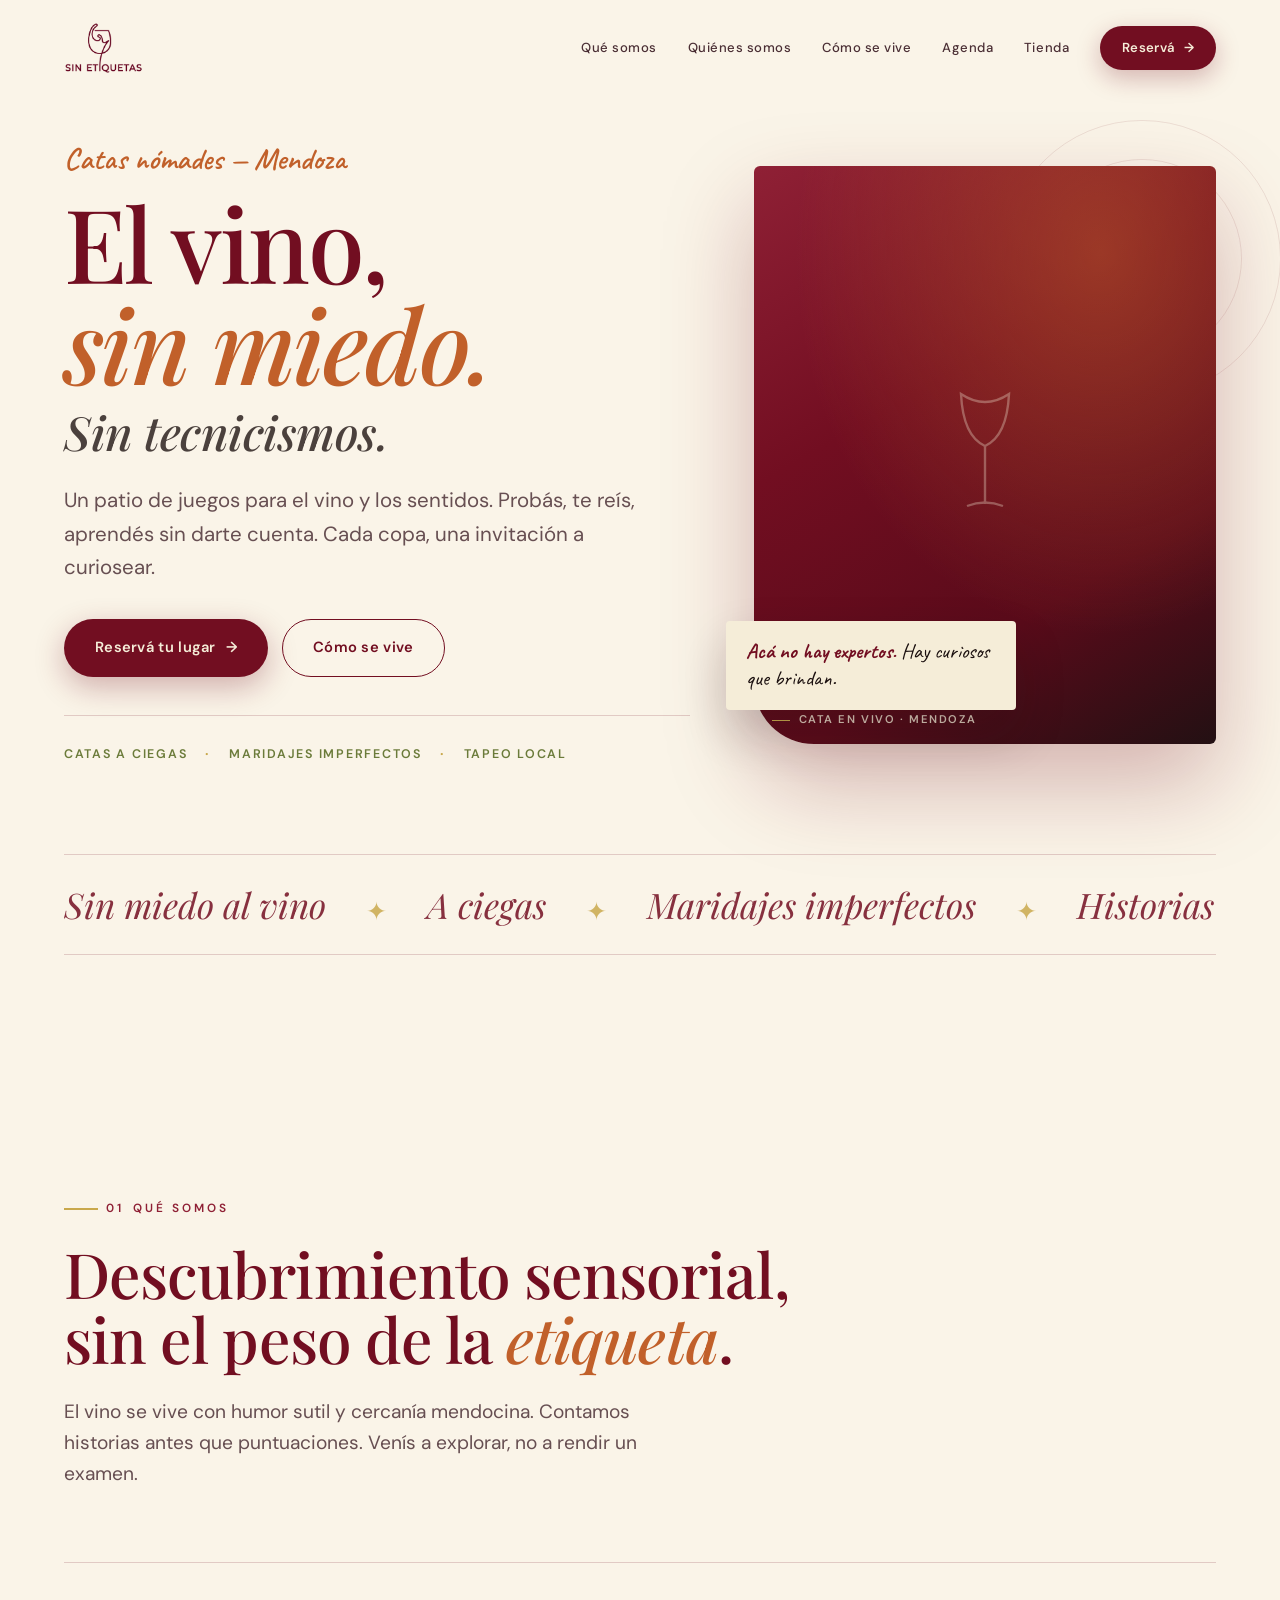
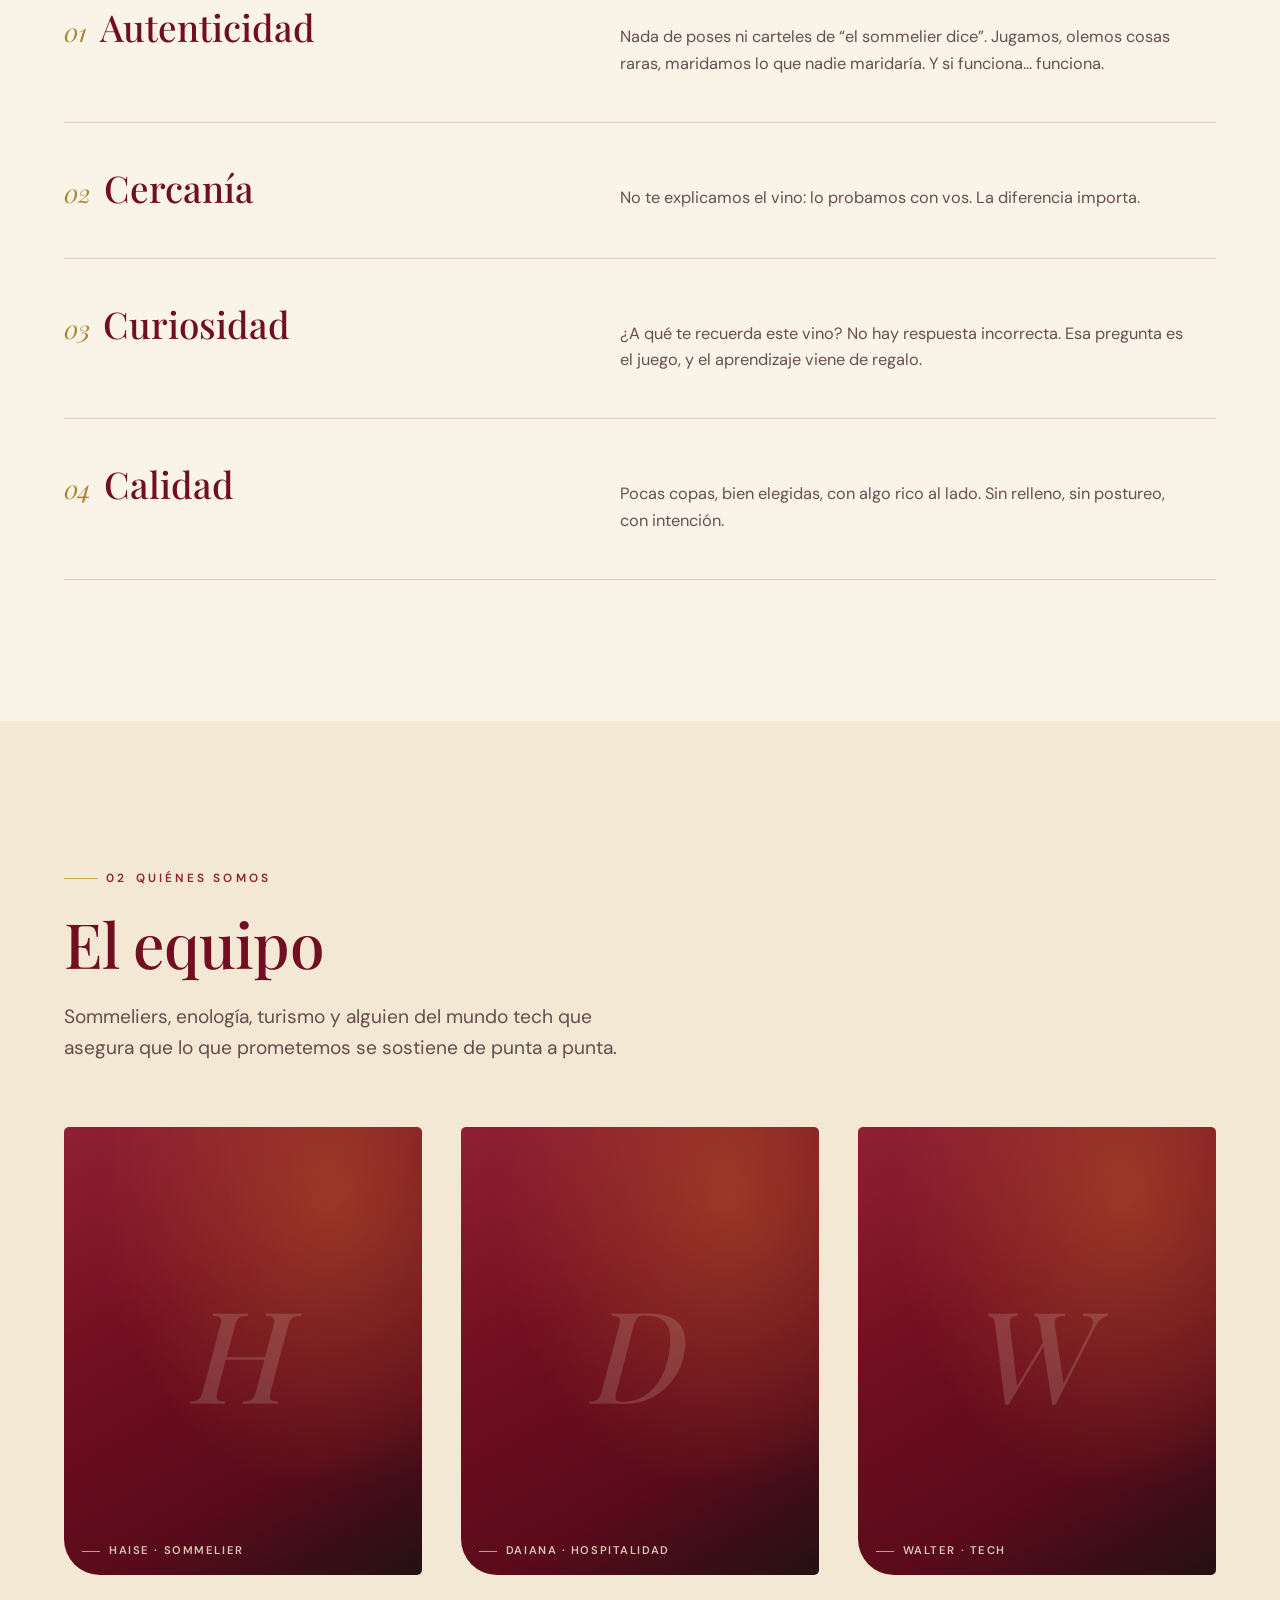
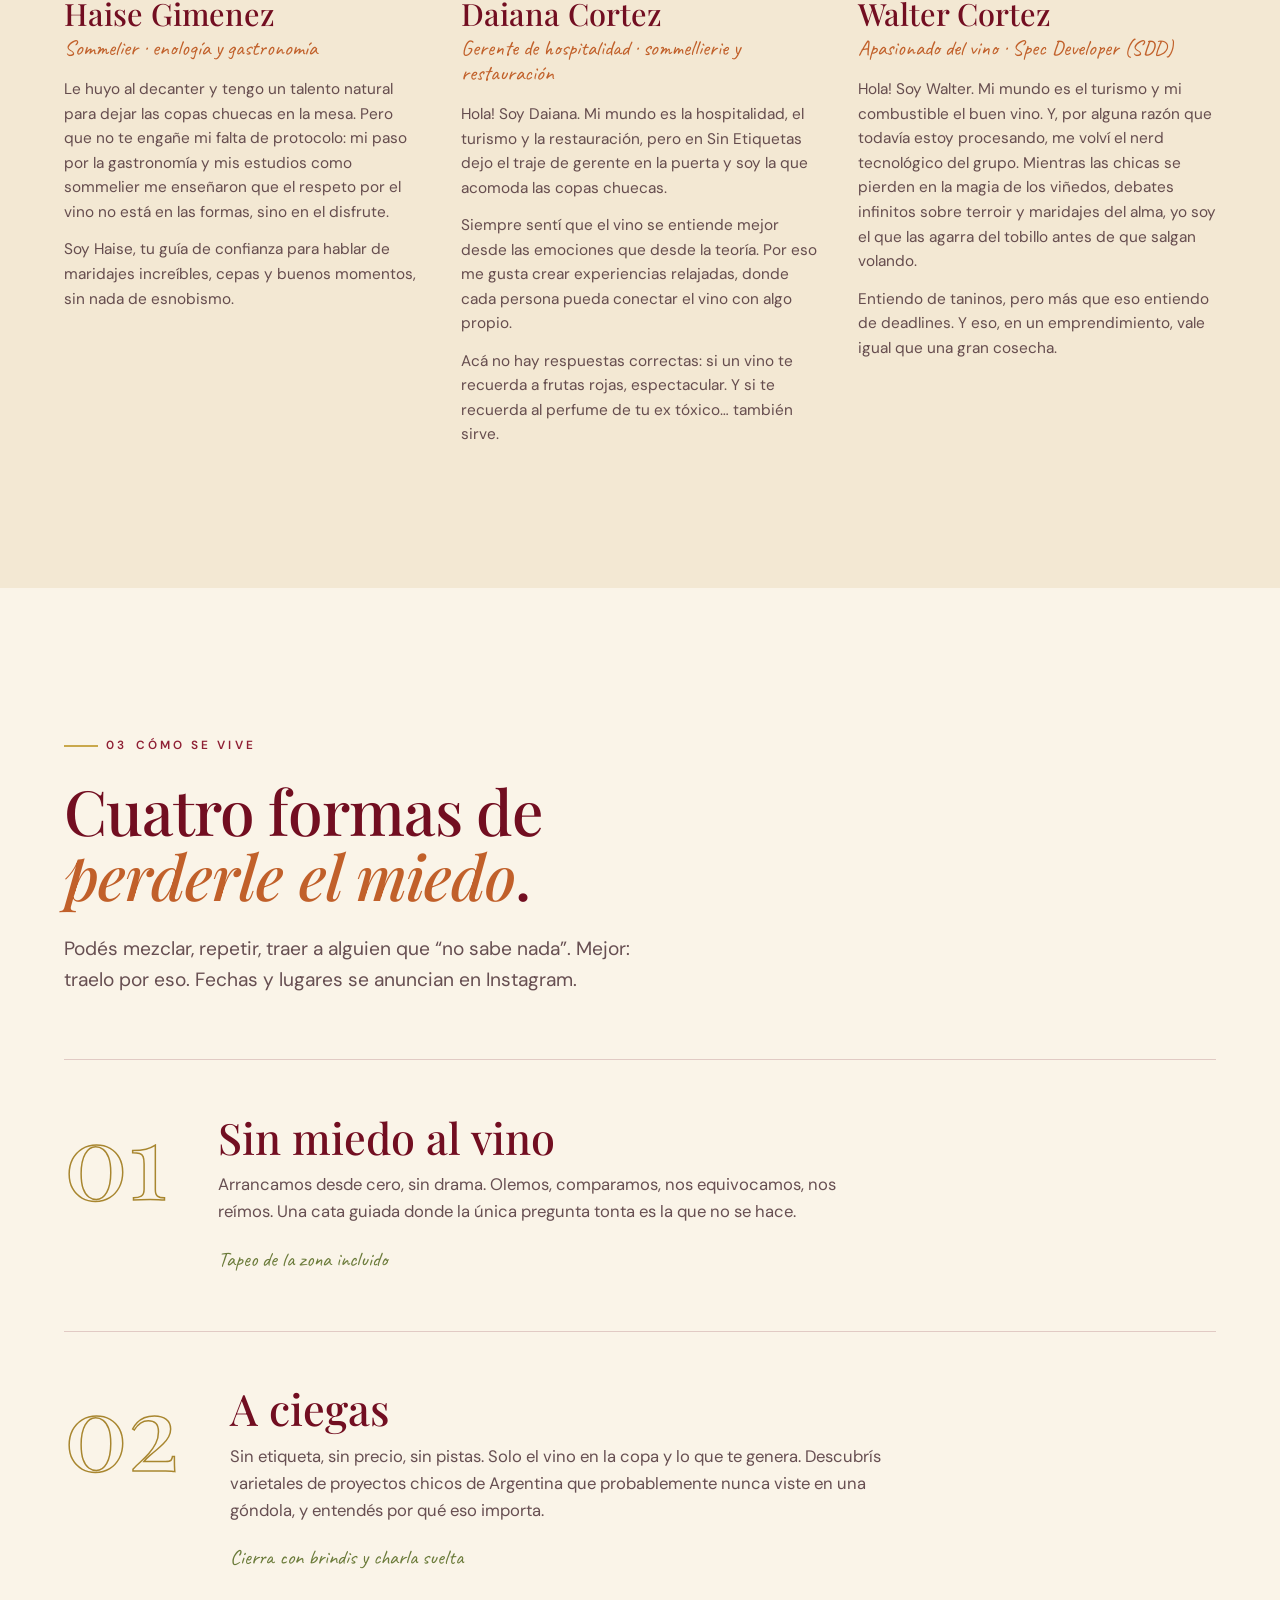
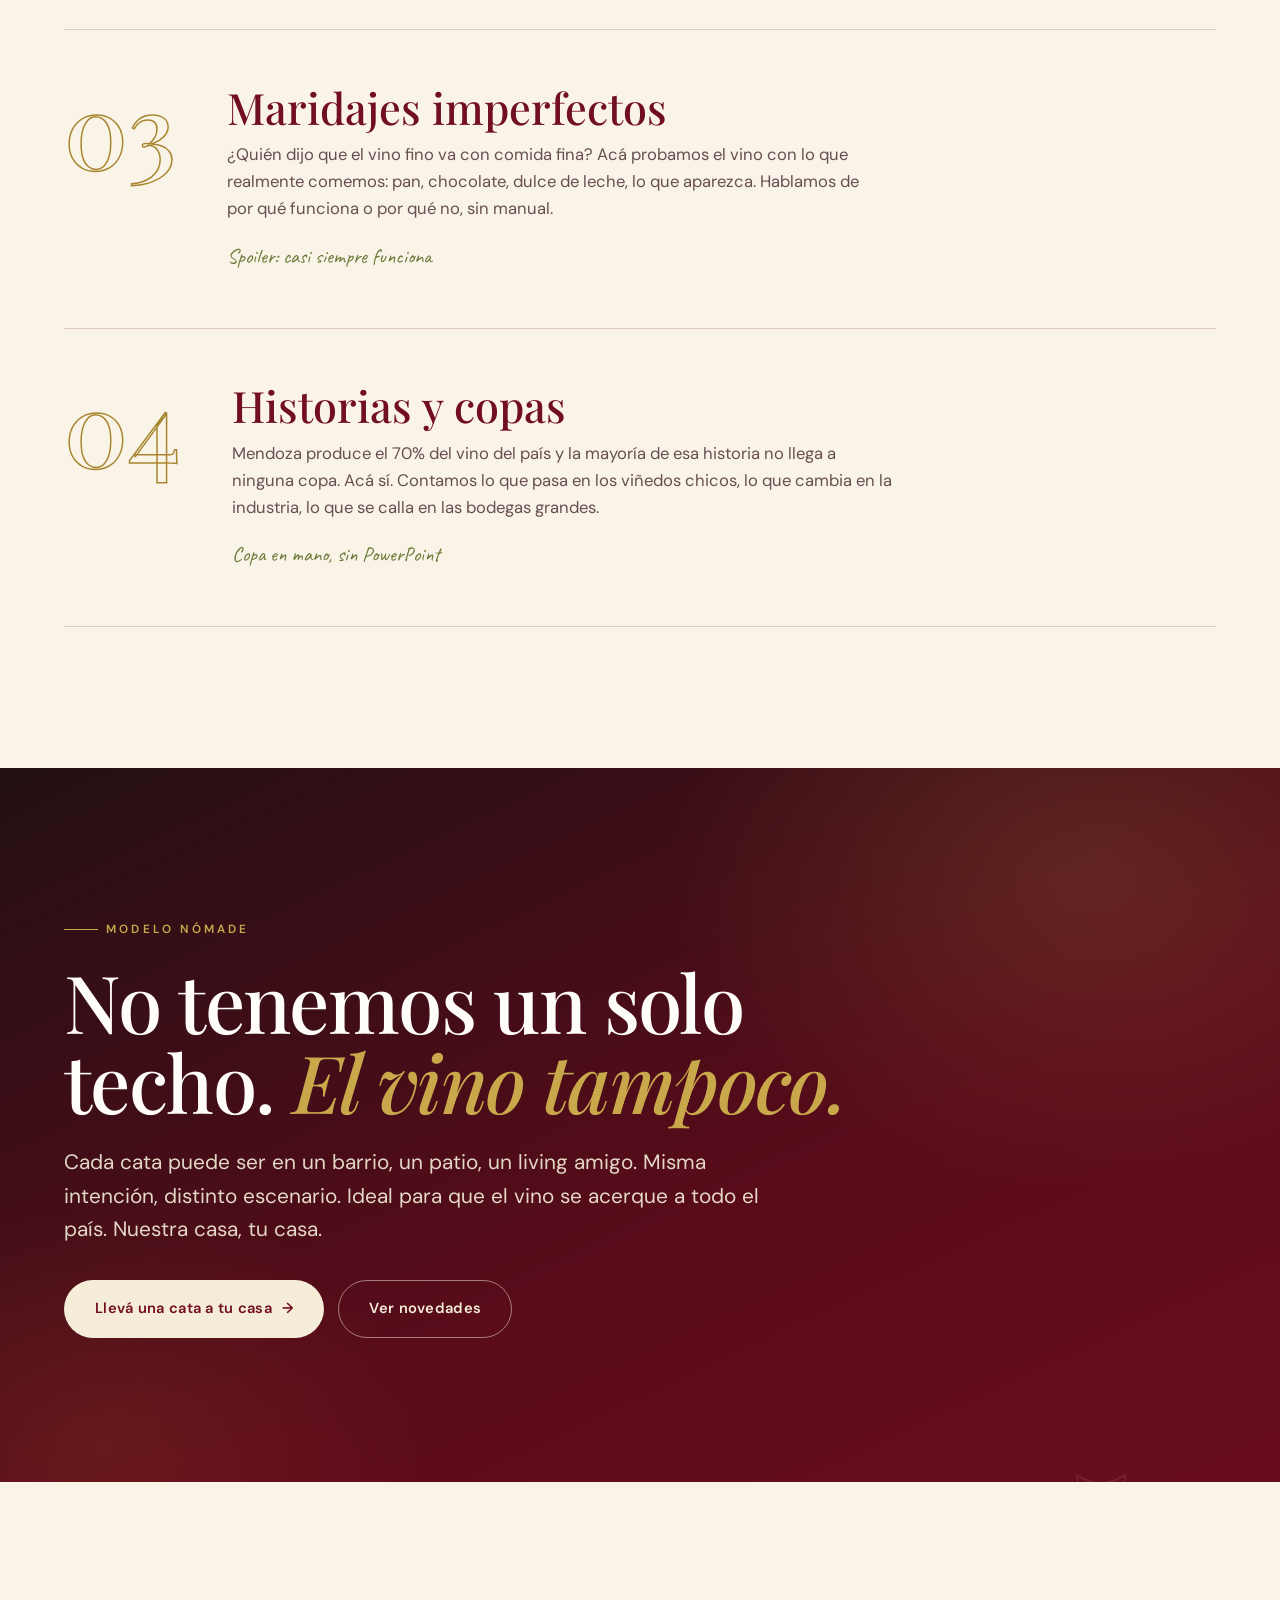
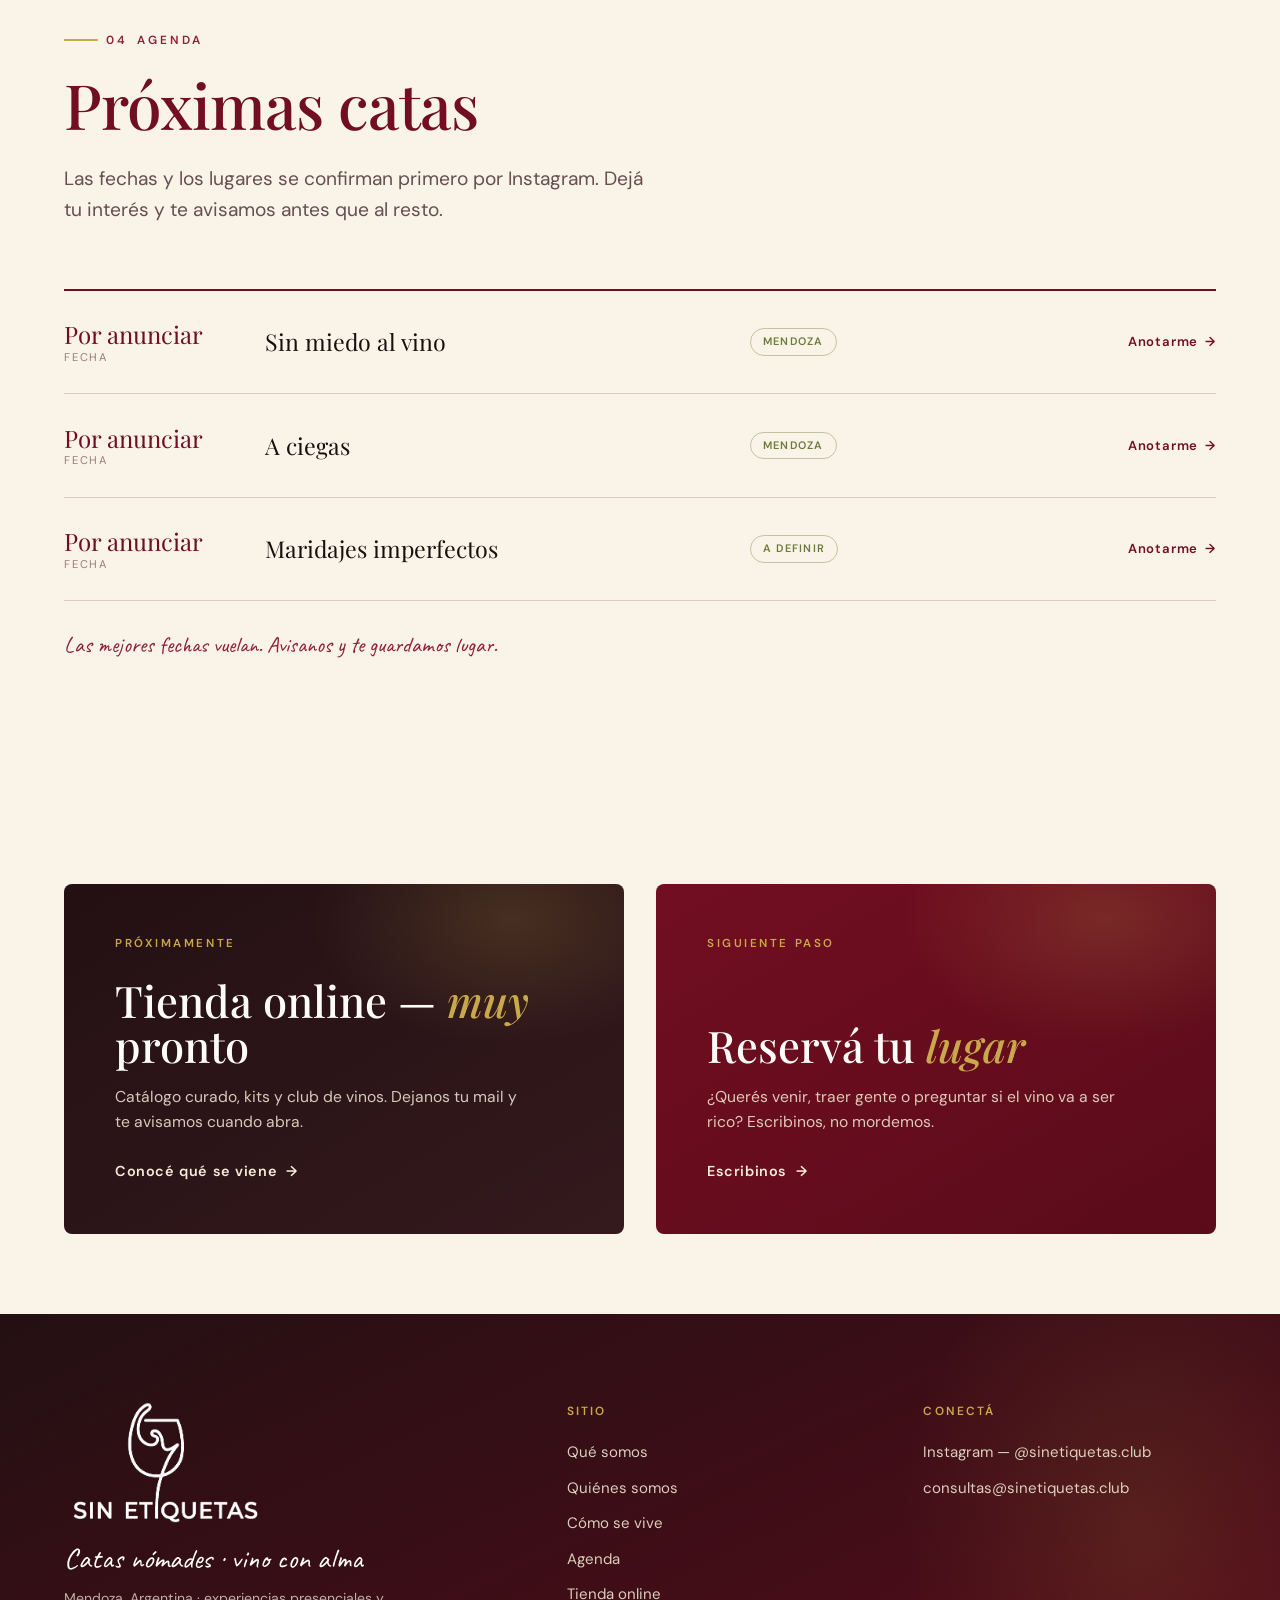
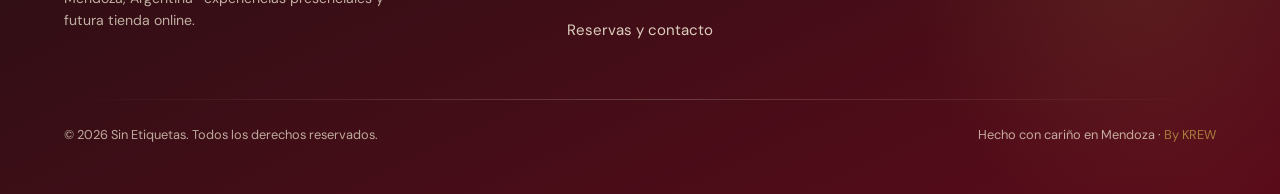
==== site/index.html @ 53059cd5 "Cambio de diseño Cambio de diseño" ====
<!DOCTYPE html>
<html lang="es-AR">
<head>
  <meta charset="UTF-8">
  <meta name="viewport" content="width=device-width, initial-scale=1.0, viewport-fit=cover">
  <meta name="color-scheme" content="light">
  <meta name="theme-color" content="#720E21">
  <meta name="msapplication-TileColor" content="#720E21">

  <title>Sin Etiquetas | Catas nómades en Mendoza — vino sin miedo</title>
  <meta name="description" content="Sin Etiquetas: catas nómades y experiencias de vino en Mendoza, sin tecnicismos ni vergüenza. Juegos sensoriales, maridajes imperfectos y tapeo local. Próxima tienda online. Seguinos en @sinetiquetas.club.">
  <meta name="keywords" content="Sin Etiquetas, cata de vinos Mendoza, catas nómades, vino argentino, experiencia de vino, enoturismo Mendoza, vino sin miedo, maridaje, tapeo Mendoza">
  <meta name="author" content="Sin Etiquetas">
  <meta name="robots" content="index, follow, max-image-preview:large, max-snippet:-1, max-video-preview:-1">
  <meta name="geo.region" content="AR-M">
  <meta name="geo.placename" content="Mendoza">
  <meta name="ICBM" content="-32.8895,-68.8458">
  <meta name="language" content="Spanish">

  <link rel="canonical" href="https://sinetiquetas.club/">
  <link rel="alternate" hreflang="es-AR" href="https://sinetiquetas.club/">
  <link rel="alternate" hreflang="x-default" href="https://sinetiquetas.club/">

  <meta property="og:type" content="website">
  <meta property="og:site_name" content="Sin Etiquetas">
  <meta property="og:locale" content="es_AR">
  <meta property="og:title" content="Sin Etiquetas | Catas nómades en Mendoza — vino sin miedo">
  <meta property="og:description" content="Catas nómades y experiencias de vino en Mendoza: sin tecnicismos, con humor mendocino. Juegos, aromas, maridajes imperfectos y tapeo local.">
  <meta property="og:url" content="https://sinetiquetas.club/">
  <meta property="og:image" content="https://sinetiquetas.club/assets/logo-borravino.png">
  <meta property="og:image:type" content="image/png">
  <meta property="og:image:alt" content="Logo Sin Etiquetas — vino y experiencias en Mendoza">

  <meta name="twitter:card" content="summary_large_image">
  <meta name="twitter:title" content="Sin Etiquetas | Catas nómades en Mendoza">
  <meta name="twitter:description" content="Vino sin miedo: catas nómades, juegos sensoriales y tapeo en Mendoza. @sinetiquetas.club">
  <meta name="twitter:image" content="https://sinetiquetas.club/assets/logo-borravino.png">

  <link rel="icon" href="assets/logo-borravino.png" type="image/png" sizes="any">
  <link rel="apple-touch-icon" href="assets/logo-borravino.png">

  <script type="application/ld+json">
  {
    "@context": "https://schema.org",
    "@graph": [
      {
        "@type": "Organization",
        "@id": "https://sinetiquetas.club/#organization",
        "name": "Sin Etiquetas",
        "url": "https://sinetiquetas.club/",
        "logo": { "@type": "ImageObject", "url": "https://sinetiquetas.club/assets/logo-borravino.png" },
        "description": "Experiencias de vino nómades en Mendoza: catas accesibles, juegos sensoriales y tapeo local, sin tecnicismos.",
        "areaServed": { "@type": "Country", "name": "Argentina" },
        "address": { "@type": "PostalAddress", "addressRegion": "Mendoza", "addressCountry": "AR" },
        "sameAs": [ "https://www.instagram.com/sinetiquetas.club/" ]
      },
      {
        "@type": "WebSite",
        "@id": "https://sinetiquetas.club/#website",
        "url": "https://sinetiquetas.club/",
        "name": "Sin Etiquetas",
        "description": "Catas nómades en Mendoza — vino sin miedo. Próximamente tienda online.",
        "publisher": { "@id": "https://sinetiquetas.club/#organization" },
        "inLanguage": "es-AR"
      }
    ]
  }
  </script>

  <link rel="preconnect" href="https://fonts.googleapis.com">
  <link rel="preconnect" href="https://fonts.gstatic.com" crossorigin>
  <link href="https://fonts.googleapis.com/css2?family=Caveat:wght@500;600;700&family=DM+Sans:ital,opsz,wght@0,9..40,300..700;1,9..40,400..600&family=Playfair+Display:ital,wght@0,400;0,500;0,600;1,400;1,500&display=swap" rel="stylesheet">
  <link rel="stylesheet" href="css/styles.css">
</head>
<body>
  <a class="skip-link" href="#main">Ir al contenido</a>

  <svg class="svg-defs" aria-hidden="true" focusable="false">
    <symbol id="glass" viewBox="0 0 100 150">
      <path d="M26 14 Q50 30 74 14 Q72 56 50 66 Q28 56 26 14 Z"/>
      <path d="M50 66 L50 124"/>
      <path d="M32 126 Q50 119 68 126"/>
    </symbol>
  </svg>

  <header class="nav" id="nav">
    <a class="nav__logo" href="index.html" aria-label="Sin Etiquetas — inicio">
      <img src="assets/logo-borravino.png" alt="Sin Etiquetas">
    </a>
    <button type="button" class="nav__toggle" id="navToggle" aria-label="Abrir menú" aria-expanded="false" aria-controls="navMenu">
      <svg width="26" height="26" viewBox="0 0 24 24" fill="none" stroke="currentColor" stroke-width="2" aria-hidden="true"><path d="M3 6h18M3 12h18M3 18h18"/></svg>
    </button>
    <nav class="nav__menu" id="navMenu" aria-label="Principal">
      <a class="nav__link" href="#propuesta">Qué somos</a>
      <a class="nav__link" href="#equipo">Quiénes somos</a>
      <a class="nav__link" href="#experiencias">Cómo se vive</a>
      <a class="nav__link" href="#agenda">Agenda</a>
      <a class="nav__link" href="tienda.html">Tienda</a>
      <a class="nav__cta" href="contacto.html">Reservá <span class="arrow" aria-hidden="true">→</span></a>
    </nav>
  </header>
  <div class="nav__scrim" id="navScrim" aria-hidden="true"></div>

  <main id="main">

    <!-- HERO -->
    <section class="hero" aria-labelledby="hero-title">
      <div class="wrap">
        <div class="hero__grid">
          <div class="hero__copy">
            <p class="hero__eyebrow">Catas nómades — Mendoza</p>
            <h1 class="hero__title" id="hero-title">El vino, <em>sin&nbsp;miedo.</em><span class="thin">Sin tecnicismos.</span></h1>
            <p class="hero__lead">Un patio de juegos para el vino y los sentidos. Probás, te reís, aprendés sin darte cuenta. Cada copa, una invitación a curiosear.</p>
            <div class="hero__cta">
              <a class="btn btn--primary" href="contacto.html">Reservá tu lugar <span class="arrow" aria-hidden="true">→</span></a>
              <a class="btn btn--ghost" href="#experiencias">Cómo se vive</a>
            </div>
            <div class="hero__ticker">
              <span>Catas a ciegas</span><span>Maridajes imperfectos</span><span>Tapeo local</span>
            </div>
          </div>

          <div class="hero__media">
            <div class="hero__rings" aria-hidden="true"><span></span><span></span><span></span></div>
            <div class="ph">
              <svg class="ph__glass" aria-hidden="true"><use href="#glass"/></svg>
              <span class="ph__cap">Cata en vivo · Mendoza</span>
            </div>
            <p class="hero__quote"><strong>Acá no hay expertos.</strong> Hay curiosos que brindan.</p>
          </div>
        </div>

        <div class="marquee" aria-hidden="true">
          <div class="marquee__track">
            <span>Sin miedo al vino</span><span>A ciegas</span><span>Maridajes imperfectos</span><span>Historias y copas</span><span>Nuestra casa, tu casa</span>
            <span>Sin miedo al vino</span><span>A ciegas</span><span>Maridajes imperfectos</span><span>Historias y copas</span><span>Nuestra casa, tu casa</span>
          </div>
        </div>
      </div>
    </section>

    <!-- QUÉ SOMOS -->
    <section class="section" id="propuesta" aria-labelledby="propuesta-title">
      <div class="wrap">
        <header class="sec-head reveal">
          <p class="sec-tag"><span>01</span> Qué somos</p>
          <h2 class="sec-title" id="propuesta-title">Descubrimiento sensorial, sin el peso de la <em>etiqueta</em>.</h2>
          <p class="sec-lead">El vino se vive con humor sutil y cercanía mendocina. Contamos historias antes que puntuaciones. Venís a explorar, no a rendir un examen.</p>
        </header>

        <div class="values reveal">
          <article class="value">
            <div class="value__head"><span class="value__num">01</span><h3 class="value__name">Autenticidad</h3></div>
            <p class="value__body">Nada de poses ni carteles de “el sommelier dice”. Jugamos, olemos cosas raras, maridamos lo que nadie maridaría. Y si funciona… funciona.</p>
          </article>
          <article class="value">
            <div class="value__head"><span class="value__num">02</span><h3 class="value__name">Cercanía</h3></div>
            <p class="value__body">No te explicamos el vino: lo probamos con vos. La diferencia importa.</p>
          </article>
          <article class="value">
            <div class="value__head"><span class="value__num">03</span><h3 class="value__name">Curiosidad</h3></div>
            <p class="value__body">¿A qué te recuerda este vino? No hay respuesta incorrecta. Esa pregunta es el juego, y el aprendizaje viene de regalo.</p>
          </article>
          <article class="value">
            <div class="value__head"><span class="value__num">04</span><h3 class="value__name">Calidad</h3></div>
            <p class="value__body">Pocas copas, bien elegidas, con algo rico al lado. Sin relleno, sin postureo, con intención.</p>
          </article>
        </div>
      </div>
    </section>

    <!-- EQUIPO -->
    <section class="section section--paper" id="equipo" aria-labelledby="equipo-title">
      <div class="wrap">
        <header class="sec-head reveal">
          <p class="sec-tag"><span>02</span> Quiénes somos</p>
          <h2 class="sec-title" id="equipo-title">El equipo</h2>
          <p class="sec-lead">Sommeliers, enología, turismo y alguien del mundo tech que asegura que lo que prometemos se sostiene de punta a punta.</p>
        </header>

        <div class="team">
          <article class="member reveal">
            <div class="ph member__portrait">
              <span class="ph__initial">H</span>
              <span class="ph__cap">Haise · sommelier</span>
            </div>
            <div>
              <h3 class="member__name">Haise Gimenez</h3>
              <p class="member__role">Sommelier · enología y gastronomía</p>
              <p class="member__bio">Le huyo al decanter y tengo un talento natural para dejar las copas chuecas en la mesa. Pero que no te engañe mi falta de protocolo: mi paso por la gastronomía y mis estudios como sommelier me enseñaron que el respeto por el vino no está en las formas, sino en el disfrute.</p>
              <p class="member__bio">Soy Haise, tu guía de confianza para hablar de maridajes increíbles, cepas y buenos momentos, sin nada de esnobismo.</p>
            </div>
          </article>

          <article class="member reveal" data-delay="1">
            <div class="ph member__portrait">
              <span class="ph__initial">D</span>
              <span class="ph__cap">Daiana · hospitalidad</span>
            </div>
            <div>
              <h3 class="member__name">Daiana Cortez</h3>
              <p class="member__role">Gerente de hospitalidad · sommellierie y restauración</p>
              <p class="member__bio">Hola! Soy Daiana. Mi mundo es la hospitalidad, el turismo y la restauración, pero en Sin Etiquetas dejo el traje de gerente en la puerta y soy la que acomoda las copas chuecas.</p>
              <p class="member__bio">Siempre sentí que el vino se entiende mejor desde las emociones que desde la teoría. Por eso me gusta crear experiencias relajadas, donde cada persona pueda conectar el vino con algo propio.</p>
              <p class="member__bio">Acá no hay respuestas correctas: si un vino te recuerda a frutas rojas, espectacular. Y si te recuerda al perfume de tu ex tóxico… también sirve.</p>
            </div>
          </article>

          <article class="member reveal" data-delay="2">
            <div class="ph member__portrait">
              <span class="ph__initial">W</span>
              <span class="ph__cap">Walter · tech</span>
            </div>
            <div>
              <h3 class="member__name">Walter Cortez</h3>
              <p class="member__role">Apasionado del vino · Spec Developer (SDD)</p>
              <p class="member__bio">Hola! Soy Walter. Mi mundo es el turismo y mi combustible el buen vino. Y, por alguna razón que todavía estoy procesando, me volví el nerd tecnológico del grupo. Mientras las chicas se pierden en la magia de los viñedos, debates infinitos sobre terroir y maridajes del alma, yo soy el que las agarra del tobillo antes de que salgan volando.</p>
              <p class="member__bio">Entiendo de taninos, pero más que eso entiendo de deadlines. Y eso, en un emprendimiento, vale igual que una gran cosecha.</p>
            </div>
          </article>
        </div>
      </div>
    </section>

    <!-- EXPERIENCIAS -->
    <section class="section" id="experiencias" aria-labelledby="exp-title">
      <div class="wrap">
        <header class="sec-head reveal">
          <p class="sec-tag"><span>03</span> Cómo se vive</p>
          <h2 class="sec-title" id="exp-title">Cuatro formas de <em>perderle el miedo</em>.</h2>
          <p class="sec-lead">Podés mezclar, repetir, traer a alguien que “no sabe nada”. Mejor: traelo por eso. Fechas y lugares se anuncian en Instagram.</p>
        </header>

        <div class="exps">
          <article class="exp reveal">
            <div class="exp__num">01</div>
            <div class="exp__main">
              <h3 class="exp__title">Sin miedo al vino</h3>
              <p class="exp__body">Arrancamos desde cero, sin drama. Olemos, comparamos, nos equivocamos, nos reímos. Una cata guiada donde la única pregunta tonta es la que no se hace.</p>
              <span class="exp__meta">Tapeo de la zona incluido</span>
            </div>
          </article>
          <article class="exp reveal">
            <div class="exp__num">02</div>
            <div class="exp__main">
              <h3 class="exp__title">A ciegas</h3>
              <p class="exp__body">Sin etiqueta, sin precio, sin pistas. Solo el vino en la copa y lo que te genera. Descubrís varietales de proyectos chicos de Argentina que probablemente nunca viste en una góndola, y entendés por qué eso importa.</p>
              <span class="exp__meta">Cierra con brindis y charla suelta</span>
            </div>
          </article>
          <article class="exp reveal">
            <div class="exp__num">03</div>
            <div class="exp__main">
              <h3 class="exp__title">Maridajes imperfectos</h3>
              <p class="exp__body">¿Quién dijo que el vino fino va con comida fina? Acá probamos el vino con lo que realmente comemos: pan, chocolate, dulce de leche, lo que aparezca. Hablamos de por qué funciona o por qué no, sin manual.</p>
              <span class="exp__meta">Spoiler: casi siempre funciona</span>
            </div>
          </article>
          <article class="exp reveal">
            <div class="exp__num">04</div>
            <div class="exp__main">
              <h3 class="exp__title">Historias y copas</h3>
              <p class="exp__body">Mendoza produce el 70% del vino del país y la mayoría de esa historia no llega a ninguna copa. Acá sí. Contamos lo que pasa en los viñedos chicos, lo que cambia en la industria, lo que se calla en las bodegas grandes.</p>
              <span class="exp__meta">Copa en mano, sin PowerPoint</span>
            </div>
          </article>
        </div>
      </div>
    </section>

    <!-- NÓMADE -->
    <section class="strip" id="nomade" aria-labelledby="nomade-title">
      <svg class="strip__glass" aria-hidden="true"><use href="#glass"/></svg>
      <div class="wrap">
        <div class="strip__inner reveal">
          <p class="sec-tag">Modelo nómade</p>
          <h2 class="strip__title" id="nomade-title">No tenemos un solo techo. <em>El vino tampoco.</em></h2>
          <p class="strip__text">Cada cata puede ser en un barrio, un patio, un living amigo. Misma intención, distinto escenario. Ideal para que el vino se acerque a todo el país. Nuestra casa, tu casa.</p>
          <div class="hero__cta">
            <a class="btn btn--light" href="contacto.html">Llevá una cata a tu casa <span class="arrow" aria-hidden="true">→</span></a>
            <a class="btn btn--ghost-light" href="https://www.instagram.com/sinetiquetas.club/" target="_blank" rel="noopener noreferrer">Ver novedades</a>
          </div>
        </div>
      </div>
    </section>

    <!-- AGENDA -->
    <section class="section" id="agenda" aria-labelledby="agenda-title">
      <div class="wrap">
        <header class="sec-head reveal">
          <p class="sec-tag"><span>04</span> Agenda</p>
          <h2 class="sec-title" id="agenda-title">Próximas catas</h2>
          <p class="sec-lead">Las fechas y los lugares se confirman primero por Instagram. Dejá tu interés y te avisamos antes que al resto.</p>
        </header>

        <ul class="agenda reveal">
          <li class="agenda__row">
            <span class="agenda__date">Por anunciar<small>Fecha</small></span>
            <span class="agenda__exp">Sin miedo al vino</span>
            <span class="agenda__place"><span class="pill">Mendoza</span></span>
            <a class="agenda__cta" href="contacto.html">Anotarme <span class="arrow" aria-hidden="true">→</span></a>
          </li>
          <li class="agenda__row">
            <span class="agenda__date">Por anunciar<small>Fecha</small></span>
            <span class="agenda__exp">A ciegas</span>
            <span class="agenda__place"><span class="pill">Mendoza</span></span>
            <a class="agenda__cta" href="contacto.html">Anotarme <span class="arrow" aria-hidden="true">→</span></a>
          </li>
          <li class="agenda__row">
            <span class="agenda__date">Por anunciar<small>Fecha</small></span>
            <span class="agenda__exp">Maridajes imperfectos</span>
            <span class="agenda__place"><span class="pill">A definir</span></span>
            <a class="agenda__cta" href="contacto.html">Anotarme <span class="arrow" aria-hidden="true">→</span></a>
          </li>
        </ul>
        <p class="agenda__note">Las mejores fechas vuelan. Avisanos y te guardamos lugar.</p>
      </div>
    </section>

    <!-- TEASERS -->
    <section class="section section--tight" aria-label="Tienda y reservas">
      <div class="wrap">
        <div class="teasers">
          <a class="teaser teaser--dark reveal" href="tienda.html">
            <span class="teaser__glow" aria-hidden="true"></span>
            <span class="teaser__tag">Próximamente</span>
            <span class="teaser__title">Tienda online — <em>muy</em> pronto</span>
            <span class="teaser__text">Catálogo curado, kits y club de vinos. Dejanos tu mail y te avisamos cuando abra.</span>
            <span class="teaser__link">Conocé qué se viene <span class="arrow" aria-hidden="true">→</span></span>
          </a>
          <a class="teaser teaser--wine reveal" data-delay="1" href="contacto.html">
            <span class="teaser__glow" aria-hidden="true"></span>
            <span class="teaser__tag">Siguiente paso</span>
            <span class="teaser__title">Reservá tu <em>lugar</em></span>
            <span class="teaser__text">¿Querés venir, traer gente o preguntar si el vino va a ser rico? Escribinos, no mordemos.</span>
            <span class="teaser__link">Escribinos <span class="arrow" aria-hidden="true">→</span></span>
          </a>
        </div>
      </div>
    </section>

  </main>

  <footer class="footer">
    <div class="wrap">
      <div class="footer__top">
        <div class="footer__brand">
          <a class="footer__logo" href="index.html" aria-label="Sin Etiquetas — inicio"><img src="assets/logo-blanco.png" alt="Sin Etiquetas"></a>
          <p class="footer__tagline">Catas nómades · vino con alma</p>
          <p class="footer__loc">Mendoza, Argentina · experiencias presenciales y futura tienda online.</p>
        </div>
        <nav class="footer__col" aria-label="Sitio">
          <h2 class="footer__heading">Sitio</h2>
          <ul class="footer__list">
            <li><a href="#propuesta">Qué somos</a></li>
            <li><a href="#equipo">Quiénes somos</a></li>
            <li><a href="#experiencias">Cómo se vive</a></li>
            <li><a href="#agenda">Agenda</a></li>
            <li><a href="tienda.html">Tienda online</a></li>
            <li><a href="contacto.html">Reservas y contacto</a></li>
          </ul>
        </nav>
        <div class="footer__col">
          <h2 class="footer__heading">Conectá</h2>
          <ul class="footer__list">
            <li><a href="https://www.instagram.com/sinetiquetas.club/" target="_blank" rel="noopener noreferrer">Instagram — @sinetiquetas.club</a></li>
            <li><a href="mailto:consultas@sinetiquetas.club">consultas@sinetiquetas.club</a></li>
          </ul>
        </div>
      </div>
      <div class="footer__rule" aria-hidden="true"></div>
      <div class="footer__bottom">
        <p>© <span id="y"></span> Sin Etiquetas. Todos los derechos reservados.</p>
        <p>Hecho con cariño en Mendoza · <a href="#">By KREW</a></p>
      </div>
    </div>
  </footer>

  <script src="js/main.js" defer></script>
</body>
</html>
---- site/css/styles.css ----
/* =========================================================
   SIN ETIQUETAS — sistema editorial
   Fuentes: Playfair Display (display) · DM Sans (texto) · Caveat (acento)
   Paleta: borravino #720E21 · dorado #C9A84C · terracota · olivo · crema · noche
   ========================================================= */

:root {
  /* Marca */
  --wine: #720E21;
  --wine-dark: #5a0b1a;
  --wine-mid: #8f2035;
  --ink: #1a0f0e;
  --noche: #231013;

  /* Texto */
  --body: #4a2e34;
  --body-soft: rgba(74, 46, 52, 0.84);
  --muted: rgba(91, 42, 51, 0.6);

  /* Acentos */
  --terracota: #C1602A;
  --olivo: #6B7B3A;
  --dorado: #C9A84C;
  --dorado-deep: #a8862f;

  /* Superficies */
  --crema: #FAF4E8;
  --paper: #F3E8D3;
  --beige: #F5EDD8;
  --blanco: #fffdf9;

  /* Líneas */
  --line: rgba(114, 14, 33, 0.18);
  --line-soft: rgba(114, 14, 33, 0.1);
  --line-cream: rgba(245, 237, 216, 0.22);

  /* Tipos */
  --serif: "Playfair Display", Georgia, "Times New Roman", serif;
  --sans: "DM Sans", system-ui, -apple-system, sans-serif;
  --hand: "Caveat", "Segoe Script", cursive;

  --ease: cubic-bezier(0.22, 1, 0.36, 1);
  --container: 1280px;
  --pad-x: clamp(1.25rem, 5vw, 4.5rem);
  --sec-y: clamp(4.5rem, 11vw, 9rem);
}

*, *::before, *::after { box-sizing: border-box; margin: 0; padding: 0; }

html {
  scroll-behavior: smooth;
  -webkit-font-smoothing: antialiased;
  text-rendering: optimizeLegibility;
  overflow-x: clip;
  scroll-padding-top: 90px;
}

body {
  font-family: var(--sans);
  color: var(--body);
  background: var(--crema);
  line-height: 1.62;
  overflow-x: clip;
  overflow-wrap: break-word;
  -webkit-text-size-adjust: 100%;
}

/* grano sutil de papel */
body::before {
  content: "";
  position: fixed;
  inset: 0;
  z-index: 0;
  pointer-events: none;
  background-image: radial-gradient(rgba(114, 14, 33, 0.035) 0.5px, transparent 0.6px);
  background-size: 3.5px 3.5px;
  opacity: 0.55;
  mix-blend-mode: multiply;
}

img { max-width: 100%; height: auto; display: block; }
a { color: inherit; text-decoration: none; }
button { font: inherit; cursor: pointer; }

::selection { background: var(--wine); color: var(--beige); }

a:focus-visible, button:focus-visible, input:focus-visible, textarea:focus-visible {
  outline: 2px solid var(--wine);
  outline-offset: 3px;
  border-radius: 2px;
}

@media (prefers-reduced-motion: reduce) {
  *, *::before, *::after {
    animation-duration: 0.01ms !important;
    animation-iteration-count: 1 !important;
    transition-duration: 0.01ms !important;
    scroll-behavior: auto !important;
  }
}

.skip-link {
  position: absolute;
  left: -9999px;
  z-index: 10000;
  padding: 12px 20px;
  background: var(--wine);
  color: var(--beige);
  border-radius: 0 0 8px 0;
}
.skip-link:focus { left: 0; top: 0; }

.visually-hidden {
  position: absolute; width: 1px; height: 1px; padding: 0; margin: -1px;
  overflow: hidden; clip: rect(0, 0, 0, 0); white-space: nowrap; border: 0;
}

/* glass motif sprite host */
.svg-defs { position: absolute; width: 0; height: 0; overflow: hidden; }

/* =========================================================
   NAV
   ========================================================= */
.nav {
  position: fixed;
  inset: 0 0 auto 0;
  z-index: 1000;
  display: flex;
  align-items: center;
  justify-content: space-between;
  gap: 16px;
  padding: clamp(14px, 2vw, 22px) var(--pad-x);
  background: transparent;
  transition: background 0.4s var(--ease), box-shadow 0.4s var(--ease), padding 0.4s var(--ease), border-color 0.4s;
  border-bottom: 1px solid transparent;
}
.nav.is-scrolled {
  background: rgba(250, 244, 232, 0.86);
  backdrop-filter: blur(18px) saturate(1.3);
  -webkit-backdrop-filter: blur(18px) saturate(1.3);
  box-shadow: 0 10px 40px rgba(114, 14, 33, 0.07);
  border-bottom-color: var(--line-soft);
  padding-top: clamp(10px, 1.4vw, 14px);
  padding-bottom: clamp(10px, 1.4vw, 14px);
}
.nav__logo {
  display: flex;
  align-items: center;
  flex-shrink: 0;
  height: clamp(42px, 6vw, 52px);
  z-index: 2;
}
.nav__logo img { height: 100%; width: auto; object-fit: contain; }

.nav__menu {
  display: flex;
  align-items: center;
  gap: clamp(20px, 2.4vw, 36px);
}
.nav__link {
  position: relative;
  font-size: 0.82rem;
  font-weight: 500;
  letter-spacing: 0.04em;
  color: var(--body);
  padding: 4px 0;
  transition: color 0.25s;
}
.nav__link::after {
  content: "";
  position: absolute;
  left: 0; bottom: -2px;
  width: 100%; height: 1.5px;
  background: var(--wine);
  transform: scaleX(0);
  transform-origin: right;
  transition: transform 0.35s var(--ease);
}
.nav__link:hover { color: var(--wine); }
.nav__link:hover::after { transform: scaleX(1); transform-origin: left; }

.nav__cta {
  display: inline-flex;
  align-items: center;
  gap: 8px;
  padding: 11px 22px;
  background: var(--wine);
  color: var(--beige);
  border-radius: 999px;
  font-size: 0.82rem;
  font-weight: 600;
  letter-spacing: 0.03em;
  box-shadow: 0 8px 24px rgba(114, 14, 33, 0.28);
  transition: transform 0.25s var(--ease), box-shadow 0.25s, background 0.25s;
}
.nav__cta:hover { background: var(--wine-dark); transform: translateY(-2px); box-shadow: 0 12px 30px rgba(114, 14, 33, 0.36); }

.nav__toggle {
  display: none;
  width: 46px; height: 46px;
  align-items: center;
  justify-content: center;
  background: transparent;
  border: none;
  color: var(--wine);
}

@media (max-width: 920px) {
  .nav__toggle { display: inline-flex; z-index: 2; }
  .nav__menu {
    position: fixed;
    inset: 0 0 0 auto;
    width: min(82vw, 360px);
    flex-direction: column;
    align-items: flex-start;
    justify-content: center;
    gap: 6px;
    padding: 5rem var(--pad-x) 3rem;
    background: var(--crema);
    box-shadow: -30px 0 80px rgba(26, 15, 14, 0.22);
    transform: translateX(100%);
    transition: transform 0.5s var(--ease);
  }
  .nav__menu.is-open { transform: translateX(0); }
  .nav__link {
    font-size: 1.45rem;
    font-family: var(--serif);
    font-weight: 500;
    padding: 12px 0;
    color: var(--wine);
  }
  .nav__link::after { display: none; }
  .nav__cta { margin-top: 1.25rem; font-size: 1rem; padding: 14px 28px; }
  body.nav-open { overflow: hidden; }
}

.nav__scrim {
  position: fixed;
  inset: 0;
  z-index: 999;
  background: rgba(26, 15, 14, 0.4);
  backdrop-filter: blur(2px);
  opacity: 0;
  pointer-events: none;
  transition: opacity 0.4s;
}
.nav__scrim.is-open { opacity: 1; pointer-events: auto; }
@media (min-width: 921px) { .nav__scrim { display: none; } }

/* =========================================================
   BUTTONS
   ========================================================= */
.btn {
  display: inline-flex;
  align-items: center;
  justify-content: center;
  gap: 10px;
  padding: 16px 30px;
  min-height: 52px;
  border-radius: 999px;
  font-family: var(--sans);
  font-size: 0.92rem;
  font-weight: 600;
  letter-spacing: 0.02em;
  border: 1.5px solid transparent;
  transition: transform 0.25s var(--ease), box-shadow 0.3s, background 0.25s, color 0.25s, border-color 0.25s;
}
.btn:active { transform: scale(0.98); }
.btn--primary {
  background: var(--wine);
  color: var(--beige);
  box-shadow: 0 10px 30px rgba(114, 14, 33, 0.3);
}
.btn--primary:hover { background: var(--wine-dark); transform: translateY(-2px); box-shadow: 0 16px 40px rgba(114, 14, 33, 0.4); }
.btn--ghost {
  background: transparent;
  color: var(--wine);
  border-color: var(--wine);
}
.btn--ghost:hover { background: var(--wine); color: var(--beige); transform: translateY(-2px); }
.btn--gold {
  background: var(--dorado);
  color: var(--ink);
  box-shadow: 0 10px 30px rgba(201, 168, 76, 0.3);
}
.btn--gold:hover { background: var(--dorado-deep); color: var(--beige); transform: translateY(-2px); }
.btn--light {
  background: var(--beige);
  color: var(--wine);
}
.btn--light:hover { background: #fff; transform: translateY(-2px); }
.btn--ghost-light {
  background: transparent;
  color: var(--beige);
  border-color: rgba(245, 237, 216, 0.5);
}
.btn--ghost-light:hover { border-color: var(--beige); background: rgba(245, 237, 216, 0.08); transform: translateY(-2px); }

.btn .arrow { transition: transform 0.3s var(--ease); }
.btn:hover .arrow { transform: translateX(4px); }

/* =========================================================
   LAYOUT HELPERS
   ========================================================= */
.wrap {
  max-width: var(--container);
  margin: 0 auto;
  padding-inline: var(--pad-x);
  position: relative;
  z-index: 1;
}
.section { padding-block: var(--sec-y); position: relative; z-index: 1; }
.section--paper { background: var(--paper); }
.section--tight { padding-block: clamp(3rem, 7vw, 5rem); }

/* Section header (editorial) */
.sec-head { max-width: 56rem; }
.sec-head--center { margin-inline: auto; text-align: center; }
.sec-tag {
  display: inline-flex;
  align-items: center;
  gap: 0.7em;
  font-size: 0.74rem;
  font-weight: 600;
  letter-spacing: 0.26em;
  text-transform: uppercase;
  color: var(--wine-mid);
  margin-bottom: 1.4rem;
}
.sec-tag::before {
  content: "";
  width: 34px; height: 1.5px;
  background: var(--dorado);
}
.sec-head--center .sec-tag::before { display: none; }
.sec-title {
  font-family: var(--serif);
  font-weight: 500;
  font-size: clamp(2.1rem, 5.2vw, 3.9rem);
  line-height: 1.04;
  letter-spacing: -0.015em;
  color: var(--wine);
  text-wrap: balance;
}
.sec-title em { font-style: italic; color: var(--terracota); }
.sec-lead {
  font-size: clamp(1.05rem, 1.5vw, 1.2rem);
  color: var(--body-soft);
  max-width: 46ch;
  margin-top: 1.6rem;
}
.sec-head--center .sec-lead { margin-inline: auto; }

.hand-note {
  font-family: var(--hand);
  font-size: clamp(1.5rem, 2.6vw, 2rem);
  font-weight: 600;
  color: var(--wine-mid);
  line-height: 1.25;
}

/* reveal */
.reveal {
  opacity: 0;
  transform: translateY(34px);
  transition: opacity 0.8s var(--ease), transform 0.8s var(--ease);
}
.reveal.is-inview { opacity: 1; transform: none; }
.reveal[data-delay="1"] { transition-delay: 0.08s; }
.reveal[data-delay="2"] { transition-delay: 0.16s; }
.reveal[data-delay="3"] { transition-delay: 0.24s; }

/* =========================================================
   PLACEHOLDER (duotono — reemplazable por foto real)
   ========================================================= */
.ph {
  position: relative;
  overflow: hidden;
  background:
    radial-gradient(120% 120% at 75% 15%, rgba(193, 96, 42, 0.5) 0%, transparent 55%),
    linear-gradient(150deg, var(--wine-mid) 0%, var(--wine) 38%, var(--wine-dark) 72%, var(--noche) 100%);
  display: grid;
  place-items: center;
  isolation: isolate;
}
.ph::after {
  content: "";
  position: absolute;
  inset: 0;
  background-image: radial-gradient(rgba(0, 0, 0, 0.22) 0.6px, transparent 0.7px);
  background-size: 4px 4px;
  mix-blend-mode: overlay;
  opacity: 0.6;
}
.ph__glass {
  width: 42%;
  max-width: 150px;
  opacity: 0.32;
  fill: none;
  stroke: var(--beige);
  stroke-width: 2.4;
}
.ph__initial {
  position: absolute;
  font-family: var(--serif);
  font-weight: 500;
  font-style: italic;
  font-size: 44%;
  line-height: 1;
  color: rgba(245, 237, 216, 0.16);
  z-index: 0;
  user-select: none;
}
.ph__cap {
  position: absolute;
  left: 18px; bottom: 16px;
  z-index: 2;
  font-size: 0.7rem;
  font-weight: 600;
  letter-spacing: 0.14em;
  text-transform: uppercase;
  color: rgba(245, 237, 216, 0.82);
}
.ph__cap::before {
  content: "";
  display: inline-block;
  width: 18px; height: 1px;
  background: var(--dorado);
  margin-right: 9px;
  vertical-align: middle;
}

/* =========================================================
   HERO
   ========================================================= */
.hero {
  position: relative;
  padding-top: clamp(8rem, 16vh, 11rem);
  padding-bottom: clamp(3rem, 8vw, 6rem);
  overflow: hidden;
}
.hero__grid {
  display: grid;
  grid-template-columns: 1.15fr 0.85fr;
  gap: clamp(2rem, 5vw, 5rem);
  align-items: center;
}
.hero__eyebrow {
  font-family: var(--hand);
  font-size: clamp(1.5rem, 2.4vw, 2.1rem);
  font-weight: 600;
  color: var(--terracota);
  line-height: 1;
  margin-bottom: 1.1rem;
}
.hero__title {
  font-family: var(--serif);
  font-weight: 500;
  font-size: clamp(3rem, 8.5vw, 6.4rem);
  line-height: 0.98;
  letter-spacing: -0.025em;
  color: var(--wine);
  text-wrap: balance;
}
.hero__title em { font-style: italic; color: var(--terracota); }
.hero__title .thin { display: block; color: var(--ink); font-size: 0.46em; font-style: italic; letter-spacing: -0.01em; margin-top: 0.35em; opacity: 0.78; }
.hero__lead {
  font-size: clamp(1.08rem, 1.6vw, 1.28rem);
  color: var(--body-soft);
  max-width: 42ch;
  margin-top: 1.8rem;
}
.hero__cta {
  display: flex;
  flex-wrap: wrap;
  gap: 14px;
  margin-top: 2.2rem;
}
.hero__ticker {
  display: flex;
  flex-wrap: wrap;
  align-items: center;
  gap: 10px 18px;
  margin-top: 2.4rem;
  padding-top: 1.6rem;
  border-top: 1px solid var(--line);
  font-size: 0.78rem;
  font-weight: 600;
  letter-spacing: 0.14em;
  text-transform: uppercase;
  color: var(--olivo);
}
.hero__ticker span { display: inline-flex; align-items: center; gap: 18px; }
.hero__ticker span::after { content: "·"; color: var(--dorado); font-size: 1.2em; }
.hero__ticker span:last-child::after { display: none; }

.hero__media {
  position: relative;
}
.hero__media .ph {
  aspect-ratio: 4 / 5;
  border-radius: 6px 6px 6px 60px;
  box-shadow: 0 40px 90px rgba(114, 14, 33, 0.28);
}
.hero__media .ph__glass { width: 46%; }
.hero__quote {
  position: absolute;
  left: -28px;
  bottom: 34px;
  width: min(74%, 290px);
  background: var(--beige);
  color: var(--ink);
  padding: 1.1rem 1.3rem;
  border-radius: 4px;
  box-shadow: 0 24px 50px rgba(26, 15, 14, 0.2);
  font-family: var(--hand);
  font-size: 1.32rem;
  line-height: 1.28;
  z-index: 3;
}
.hero__quote strong { color: var(--wine); font-weight: 700; }
.hero__rings {
  position: absolute;
  top: -8%; right: -14%;
  width: 60%;
  aspect-ratio: 1;
  z-index: -1;
  pointer-events: none;
}
.hero__rings span {
  position: absolute;
  inset: 0;
  border: 1px solid var(--line-soft);
  border-radius: 50%;
}
.hero__rings span:nth-child(2) { inset: 14%; }
.hero__rings span:nth-child(3) { inset: 28%; }

/* marquee under hero */
.marquee {
  margin-top: clamp(3rem, 7vw, 5.5rem);
  border-block: 1px solid var(--line);
  padding-block: clamp(0.9rem, 2vw, 1.3rem);
  overflow: hidden;
  white-space: nowrap;
}
.marquee__track {
  display: inline-flex;
  gap: 2.5rem;
  animation: marquee 38s linear infinite;
}
.marquee__track span {
  font-family: var(--serif);
  font-style: italic;
  font-size: clamp(1.4rem, 3vw, 2.2rem);
  color: var(--wine);
  opacity: 0.85;
}
.marquee__track span::after { content: "✦"; margin-left: 2.5rem; color: var(--dorado); font-style: normal; font-size: 0.7em; vertical-align: middle; }
@keyframes marquee { to { transform: translateX(-50%); } }
.marquee:hover .marquee__track { animation-play-state: paused; }

/* =========================================================
   QUÉ SOMOS — valores (lista editorial, sin tarjetas)
   ========================================================= */
.values {
  margin-top: clamp(2.5rem, 6vw, 4.5rem);
  border-top: 1px solid var(--line);
}
.value {
  display: grid;
  grid-template-columns: minmax(0, 0.46fr) minmax(0, 0.54fr);
  gap: clamp(1rem, 4vw, 3rem);
  align-items: baseline;
  padding-block: clamp(1.8rem, 4vw, 2.8rem);
  border-bottom: 1px solid var(--line);
  transition: background 0.4s var(--ease);
}
.value:hover { background: linear-gradient(90deg, rgba(114,14,33,0.03), transparent 60%); }
.value__head { display: flex; align-items: baseline; gap: 0.8rem; min-width: 0; }
.value__num {
  font-family: var(--serif);
  font-style: italic;
  font-size: clamp(1.4rem, 2vw, 1.7rem);
  color: var(--dorado-deep);
  white-space: nowrap;
  flex-shrink: 0;
}
.value__name {
  font-family: var(--serif);
  font-weight: 500;
  font-size: clamp(1.6rem, 3vw, 2.3rem);
  line-height: 1.06;
  color: var(--wine);
  min-width: 0;
  text-wrap: balance;
}
.value__body { font-size: 1.02rem; color: var(--body-soft); max-width: 52ch; }

/* =========================================================
   EQUIPO
   ========================================================= */
.team {
  margin-top: clamp(2.5rem, 6vw, 4rem);
  display: grid;
  grid-template-columns: repeat(3, 1fr);
  gap: clamp(1.5rem, 3vw, 2.5rem);
}
.member__portrait {
  aspect-ratio: 4 / 5;
  border-radius: 5px 5px 5px 36px;
  margin-bottom: 1.4rem;
}
.member__portrait .ph__initial { font-size: 8rem; }
.member__name {
  font-family: var(--serif);
  font-weight: 500;
  font-size: clamp(1.6rem, 2.4vw, 2rem);
  line-height: 1.05;
  color: var(--wine);
}
.member__role {
  font-family: var(--hand);
  font-size: 1.35rem;
  color: var(--terracota);
  line-height: 1.15;
  margin: 0.4rem 0 1rem;
}
.member__bio { font-size: 0.96rem; color: var(--body-soft); line-height: 1.6; }
.member__bio + .member__bio { margin-top: 0.8rem; }

/* =========================================================
   EXPERIENCIAS
   ========================================================= */
.exps { margin-top: clamp(2.5rem, 6vw, 4rem); border-top: 1px solid var(--line); }
.exp {
  display: grid;
  grid-template-columns: minmax(0, auto) minmax(0, 1fr);
  gap: clamp(1.2rem, 4vw, 3.5rem);
  padding-block: clamp(2rem, 5vw, 3.4rem);
  border-bottom: 1px solid var(--line);
  align-items: start;
  transition: padding-left 0.45s var(--ease);
}
.exp:hover { padding-left: clamp(0px, 1.5vw, 18px); }
.exp__num {
  font-family: var(--serif);
  font-weight: 500;
  font-size: clamp(3rem, 9vw, 6.5rem);
  line-height: 0.8;
  white-space: nowrap;
  color: transparent;
  -webkit-text-stroke: 1.5px var(--dorado-deep);
  text-stroke: 1.5px var(--dorado-deep);
  transition: color 0.45s var(--ease), -webkit-text-stroke-color 0.45s;
}
.exp:hover .exp__num { color: var(--wine); -webkit-text-stroke-color: var(--wine); }
.exp__title {
  font-family: var(--serif);
  font-weight: 500;
  font-size: clamp(1.7rem, 3.6vw, 2.7rem);
  line-height: 1.05;
  color: var(--wine);
  margin-bottom: 0.7rem;
}
.exp__body { font-size: 1.04rem; color: var(--body-soft); max-width: 60ch; }
.exp__meta {
  display: inline-block;
  margin-top: 1.1rem;
  font-family: var(--hand);
  font-size: 1.3rem;
  color: var(--olivo);
}

/* =========================================================
   STRIP NÓMADE (full-bleed oscuro)
   ========================================================= */
.strip {
  position: relative;
  background: linear-gradient(155deg, var(--noche) 0%, var(--wine-dark) 60%, var(--wine) 130%);
  color: var(--beige);
  padding-block: clamp(5rem, 12vw, 9rem);
  overflow: hidden;
  z-index: 1;
}
.strip::before {
  content: "";
  position: absolute;
  inset: 0;
  background:
    radial-gradient(60% 80% at 85% 15%, rgba(201, 168, 76, 0.16), transparent 55%),
    radial-gradient(50% 70% at 8% 95%, rgba(193, 96, 42, 0.16), transparent 50%);
  pointer-events: none;
}
.strip__glass {
  position: absolute;
  right: -4%;
  bottom: -18%;
  width: min(46%, 460px);
  opacity: 0.1;
  fill: none;
  stroke: var(--beige);
  stroke-width: 1.6;
  pointer-events: none;
}
.strip__inner { position: relative; max-width: 60rem; }
.strip .sec-tag { color: var(--dorado); }
.strip .sec-tag::before { background: var(--dorado); }
.strip__title {
  font-family: var(--serif);
  font-weight: 500;
  font-size: clamp(2.4rem, 6.5vw, 5rem);
  line-height: 1.0;
  letter-spacing: -0.02em;
  color: var(--blanco);
  margin-bottom: 1.5rem;
  text-wrap: balance;
}
.strip__title em { font-style: italic; color: var(--dorado); }
.strip__text {
  font-size: clamp(1.05rem, 1.7vw, 1.3rem);
  line-height: 1.6;
  color: rgba(245, 237, 216, 0.9);
  max-width: 50ch;
  margin-bottom: 2.2rem;
}

/* =========================================================
   AGENDA (próximas catas)
   ========================================================= */
.agenda {
  margin-top: clamp(2.5rem, 6vw, 4rem);
  border-top: 2px solid var(--wine);
  list-style: none;
}
.agenda__row {
  display: grid;
  grid-template-columns: 0.5fr 1.3fr 1fr auto;
  gap: 1.5rem;
  align-items: center;
  padding-block: clamp(1.3rem, 3vw, 1.9rem);
  border-bottom: 1px solid var(--line);
  transition: background 0.4s;
}
.agenda__row:hover { background: rgba(114, 14, 33, 0.03); }
.agenda__date {
  font-family: var(--serif);
  font-size: clamp(1.1rem, 2vw, 1.5rem);
  color: var(--wine);
  line-height: 1.1;
}
.agenda__date small { display: block; font-family: var(--sans); font-size: 0.7rem; letter-spacing: 0.16em; text-transform: uppercase; color: var(--muted); margin-top: 3px; }
.agenda__exp { font-family: var(--serif); font-size: clamp(1.15rem, 2vw, 1.45rem); color: var(--ink); }
.agenda__place { font-size: 0.92rem; color: var(--body-soft); }
.agenda__place .pill {
  display: inline-block;
  font-size: 0.68rem;
  font-weight: 600;
  letter-spacing: 0.12em;
  text-transform: uppercase;
  color: var(--olivo);
  border: 1px solid rgba(107, 123, 58, 0.4);
  border-radius: 999px;
  padding: 4px 12px;
}
.agenda__cta {
  font-size: 0.82rem;
  font-weight: 600;
  letter-spacing: 0.06em;
  color: var(--wine);
  white-space: nowrap;
  display: inline-flex;
  align-items: center;
  gap: 7px;
  transition: gap 0.3s var(--ease), color 0.25s;
}
.agenda__cta:hover { gap: 12px; color: var(--terracota); }
.agenda__note {
  margin-top: 1.6rem;
  font-family: var(--hand);
  font-size: 1.4rem;
  color: var(--wine-mid);
}

/* =========================================================
   TEASERS (tienda / contacto en index)
   ========================================================= */
.teasers {
  display: grid;
  grid-template-columns: 1fr 1fr;
  gap: clamp(1.25rem, 3vw, 2rem);
}
.teaser {
  position: relative;
  overflow: hidden;
  border-radius: 8px;
  padding: clamp(2.2rem, 4vw, 3.4rem);
  display: flex;
  flex-direction: column;
  min-height: 320px;
  isolation: isolate;
  transition: transform 0.4s var(--ease), box-shadow 0.4s;
}
.teaser:hover { transform: translateY(-4px); box-shadow: 0 30px 60px rgba(26, 15, 14, 0.18); }
.teaser--wine { background: linear-gradient(150deg, var(--wine) 0%, var(--wine-dark) 100%); color: var(--beige); }
.teaser--dark { background: linear-gradient(150deg, var(--noche) 0%, #34191d 100%); color: var(--beige); }
.teaser__glow {
  position: absolute;
  inset: 0;
  z-index: -1;
  background: radial-gradient(60% 60% at 80% 10%, rgba(201, 168, 76, 0.18), transparent 60%);
}
.teaser__tag {
  font-size: 0.72rem;
  font-weight: 600;
  letter-spacing: 0.22em;
  text-transform: uppercase;
  color: var(--dorado);
  margin-bottom: auto;
}
.teaser__title {
  font-family: var(--serif);
  font-weight: 500;
  font-size: clamp(1.8rem, 3.4vw, 2.8rem);
  line-height: 1.05;
  color: var(--blanco);
  margin-top: 1.5rem;
}
.teaser__title em { font-style: italic; color: var(--dorado); }
.teaser__text { font-size: 0.98rem; color: rgba(245, 237, 216, 0.84); margin-top: 0.9rem; max-width: 38ch; }
.teaser__link {
  display: inline-flex;
  align-items: center;
  gap: 9px;
  margin-top: 1.6rem;
  font-weight: 600;
  font-size: 0.9rem;
  letter-spacing: 0.04em;
  color: var(--beige);
  transition: gap 0.3s var(--ease);
}
.teaser__link .arrow { transition: transform 0.3s var(--ease); }
.teaser__link:hover { gap: 14px; }
.teaser__link:hover .arrow { transform: translateX(4px); }

/* =========================================================
   FERMENTANDO (tienda)
   ========================================================= */
.ferment {
  position: relative;
  display: grid;
  place-items: center;
  min-height: 120px;
  margin: 1.5rem 0;
  overflow: hidden;
}
.ferment__word {
  position: relative;
  z-index: 2;
  font-family: var(--serif);
  font-weight: 500;
  font-size: clamp(1.6rem, 4vw, 2.4rem);
  letter-spacing: 0.18em;
  text-transform: uppercase;
  color: var(--dorado);
}
.ferment__bubbles { position: absolute; inset: 0; z-index: 1; pointer-events: none; }
.ferment__bubbles span {
  position: absolute;
  left: var(--x); bottom: -10px;
  width: var(--size); height: var(--size);
  border-radius: 50%;
  background: rgba(201, 168, 76, 0.16);
  border: 1px solid rgba(201, 168, 76, 0.5);
  animation: rise var(--dur) ease-in infinite;
  animation-delay: var(--delay);
}
@keyframes rise {
  0% { transform: translateY(0) scale(0.9); opacity: 0; }
  20% { opacity: 0.9; }
  100% { transform: translateY(-130px) scale(1.3); opacity: 0; }
}
@media (prefers-reduced-motion: reduce) { .ferment__bubbles span { animation: none; opacity: 0.3; } }

/* =========================================================
   FORMS
   ========================================================= */
.form { display: grid; gap: 1.1rem; max-width: 560px; }
.form--wide { max-width: 720px; }
.field { display: grid; gap: 0.45rem; }
.field--row { grid-template-columns: 1fr 1fr; gap: 1.1rem; display: grid; }
@media (max-width: 560px) { .field--row { grid-template-columns: 1fr; } }
.field label {
  font-size: 0.74rem;
  font-weight: 600;
  letter-spacing: 0.14em;
  text-transform: uppercase;
  color: var(--wine-mid);
}
.field input, .field select, .field textarea {
  font-family: var(--sans);
  font-size: 1rem;
  color: var(--ink);
  background: var(--blanco);
  border: 1.5px solid var(--line);
  border-radius: 10px;
  padding: 14px 16px;
  width: 100%;
  transition: border-color 0.25s, box-shadow 0.25s;
}
.field textarea { resize: vertical; min-height: 120px; }
.field input:focus, .field select:focus, .field textarea:focus {
  outline: none;
  border-color: var(--wine);
  box-shadow: 0 0 0 4px rgba(114, 14, 33, 0.1);
}
.field input::placeholder, .field textarea::placeholder { color: var(--muted); }

/* waitlist inline (tienda) */
.waitlist {
  display: flex;
  gap: 10px;
  max-width: 480px;
  margin-inline: auto;
  flex-wrap: wrap;
}
.waitlist input {
  flex: 1 1 220px;
  padding: 15px 20px;
  border-radius: 999px;
  border: 1.5px solid rgba(245, 237, 216, 0.25);
  background: rgba(245, 237, 216, 0.08);
  color: var(--beige);
  font-size: 1rem;
}
.waitlist input::placeholder { color: rgba(245, 237, 216, 0.5); }
.form-msg { font-size: 0.9rem; color: var(--olivo); font-weight: 600; min-height: 1.2em; }
.form-msg--on-dark { color: var(--dorado); }

/* =========================================================
   SUBPAGE HEADER
   ========================================================= */
.page-hero {
  padding-top: clamp(8.5rem, 18vh, 12rem);
  padding-bottom: clamp(2.5rem, 6vw, 4rem);
}
.page-hero__back {
  display: inline-flex;
  align-items: center;
  gap: 8px;
  font-size: 0.82rem;
  font-weight: 600;
  letter-spacing: 0.04em;
  color: var(--wine-mid);
  margin-bottom: 1.6rem;
  transition: gap 0.3s var(--ease);
}
.page-hero__back:hover { gap: 13px; color: var(--wine); }
.page-title {
  font-family: var(--serif);
  font-weight: 500;
  font-size: clamp(2.6rem, 7vw, 5rem);
  line-height: 1.0;
  letter-spacing: -0.02em;
  color: var(--wine);
  text-wrap: balance;
}
.page-title em { font-style: italic; color: var(--terracota); }
.page-lead {
  font-size: clamp(1.05rem, 1.6vw, 1.25rem);
  color: var(--body-soft);
  max-width: 52ch;
  margin-top: 1.4rem;
}

.contact-cards {
  display: grid;
  grid-template-columns: repeat(3, 1fr);
  gap: 1.2rem;
  margin-top: 2.5rem;
}
.contact-card {
  background: var(--blanco);
  border: 1px solid var(--line);
  border-radius: 12px;
  padding: 1.6rem 1.5rem;
  transition: transform 0.35s var(--ease), box-shadow 0.35s, border-color 0.35s;
}
.contact-card:hover { transform: translateY(-3px); box-shadow: 0 18px 44px rgba(114, 14, 33, 0.1); border-color: var(--line); }
.contact-card__label { font-size: 0.72rem; font-weight: 600; letter-spacing: 0.16em; text-transform: uppercase; color: var(--wine-mid); }
.contact-card__value { font-family: var(--serif); font-size: 1.3rem; color: var(--wine); margin-top: 0.5rem; word-break: break-word; }
.contact-card__note { font-size: 0.85rem; color: var(--muted); margin-top: 0.3rem; }

/* =========================================================
   FOOTER
   ========================================================= */
.footer {
  position: relative;
  background: linear-gradient(155deg, var(--noche) 0%, var(--wine-dark) 100%);
  color: var(--beige);
  padding: clamp(3.5rem, 8vw, 5.5rem) 0 clamp(2rem, 4vw, 3rem);
  overflow: hidden;
  z-index: 1;
}
.footer::before {
  content: "";
  position: absolute;
  top: -30%; right: -10%;
  width: min(60%, 540px); height: 150%;
  background: radial-gradient(ellipse, rgba(201, 168, 76, 0.12), transparent 62%);
  pointer-events: none;
}
.footer__top {
  display: grid;
  grid-template-columns: 1.5fr 1fr 1fr;
  gap: clamp(2rem, 5vw, 4rem);
  align-items: start;
}
.footer__logo img { width: clamp(150px, 18vw, 200px); margin-bottom: 1.2rem; }
.footer__tagline { font-family: var(--hand); font-size: clamp(1.4rem, 2.6vw, 1.8rem); color: var(--blanco); line-height: 1.2; }
.footer__loc { font-size: 0.88rem; opacity: 0.72; max-width: 34ch; margin-top: 0.6rem; }
.footer__heading {
  font-size: 0.74rem;
  font-weight: 600;
  letter-spacing: 0.18em;
  text-transform: uppercase;
  color: var(--dorado);
  margin-bottom: 1.1rem;
}
.footer__list { list-style: none; display: grid; gap: 0.6rem; }
.footer__list a { font-size: 0.94rem; color: rgba(245, 237, 216, 0.86); transition: color 0.25s, padding-left 0.3s var(--ease); }
.footer__list a:hover { color: var(--dorado); padding-left: 6px; }
.footer__rule { height: 1px; margin: clamp(2.5rem, 5vw, 3.5rem) 0 1.6rem; background: linear-gradient(90deg, transparent, var(--line-cream), transparent); }
.footer__bottom { display: flex; flex-wrap: wrap; justify-content: space-between; gap: 0.8rem; font-size: 0.8rem; opacity: 0.7; }
.footer__bottom a { color: var(--dorado); }

/* =========================================================
   RESPONSIVE
   ========================================================= */
@media (max-width: 1024px) {
  .hero__grid { grid-template-columns: 1fr; gap: clamp(2.5rem, 8vw, 4rem); }
  .hero__media { max-width: 460px; margin-inline: auto; width: 100%; }
  .footer__top { grid-template-columns: 1fr 1fr; }
  .footer__brand { grid-column: 1 / -1; }
}
@media (max-width: 860px) {
  .team { grid-template-columns: 1fr; max-width: 460px; margin-inline: auto; }
  .member { display: grid; grid-template-columns: 130px 1fr; gap: 1.4rem; align-items: center; }
  .member__portrait { margin-bottom: 0; }
  .member__portrait .ph__initial { font-size: 4rem; }
  .teasers { grid-template-columns: 1fr; }
  .contact-cards { grid-template-columns: 1fr; }
  .value { grid-template-columns: 1fr; gap: 0.8rem; }
  .agenda__row { grid-template-columns: 1fr auto; row-gap: 0.5rem; column-gap: 1rem; align-items: start; }
  .agenda__exp { grid-column: 1; }
  .agenda__date { grid-column: 1; grid-row: 1; }
  .agenda__place { grid-column: 1; }
  .agenda__cta { grid-column: 2; grid-row: 1 / span 3; align-self: center; }
}
@media (max-width: 560px) {
  .member { grid-template-columns: 1fr; max-width: 340px; }
  .member__portrait { aspect-ratio: 4/5; }
  .member__portrait .ph__initial { font-size: 7rem; }
  .exp { grid-template-columns: 1fr; gap: 0.4rem; }
  .exp__num { font-size: clamp(2.6rem, 16vw, 4rem); }
  .hero__quote { left: 0; right: 0; width: auto; bottom: 16px; margin-inline: 16px; }
  .footer__top { grid-template-columns: 1fr; }
  .btn { width: 100%; }
  .hero__cta .btn, .strip .btn { width: 100%; }
}
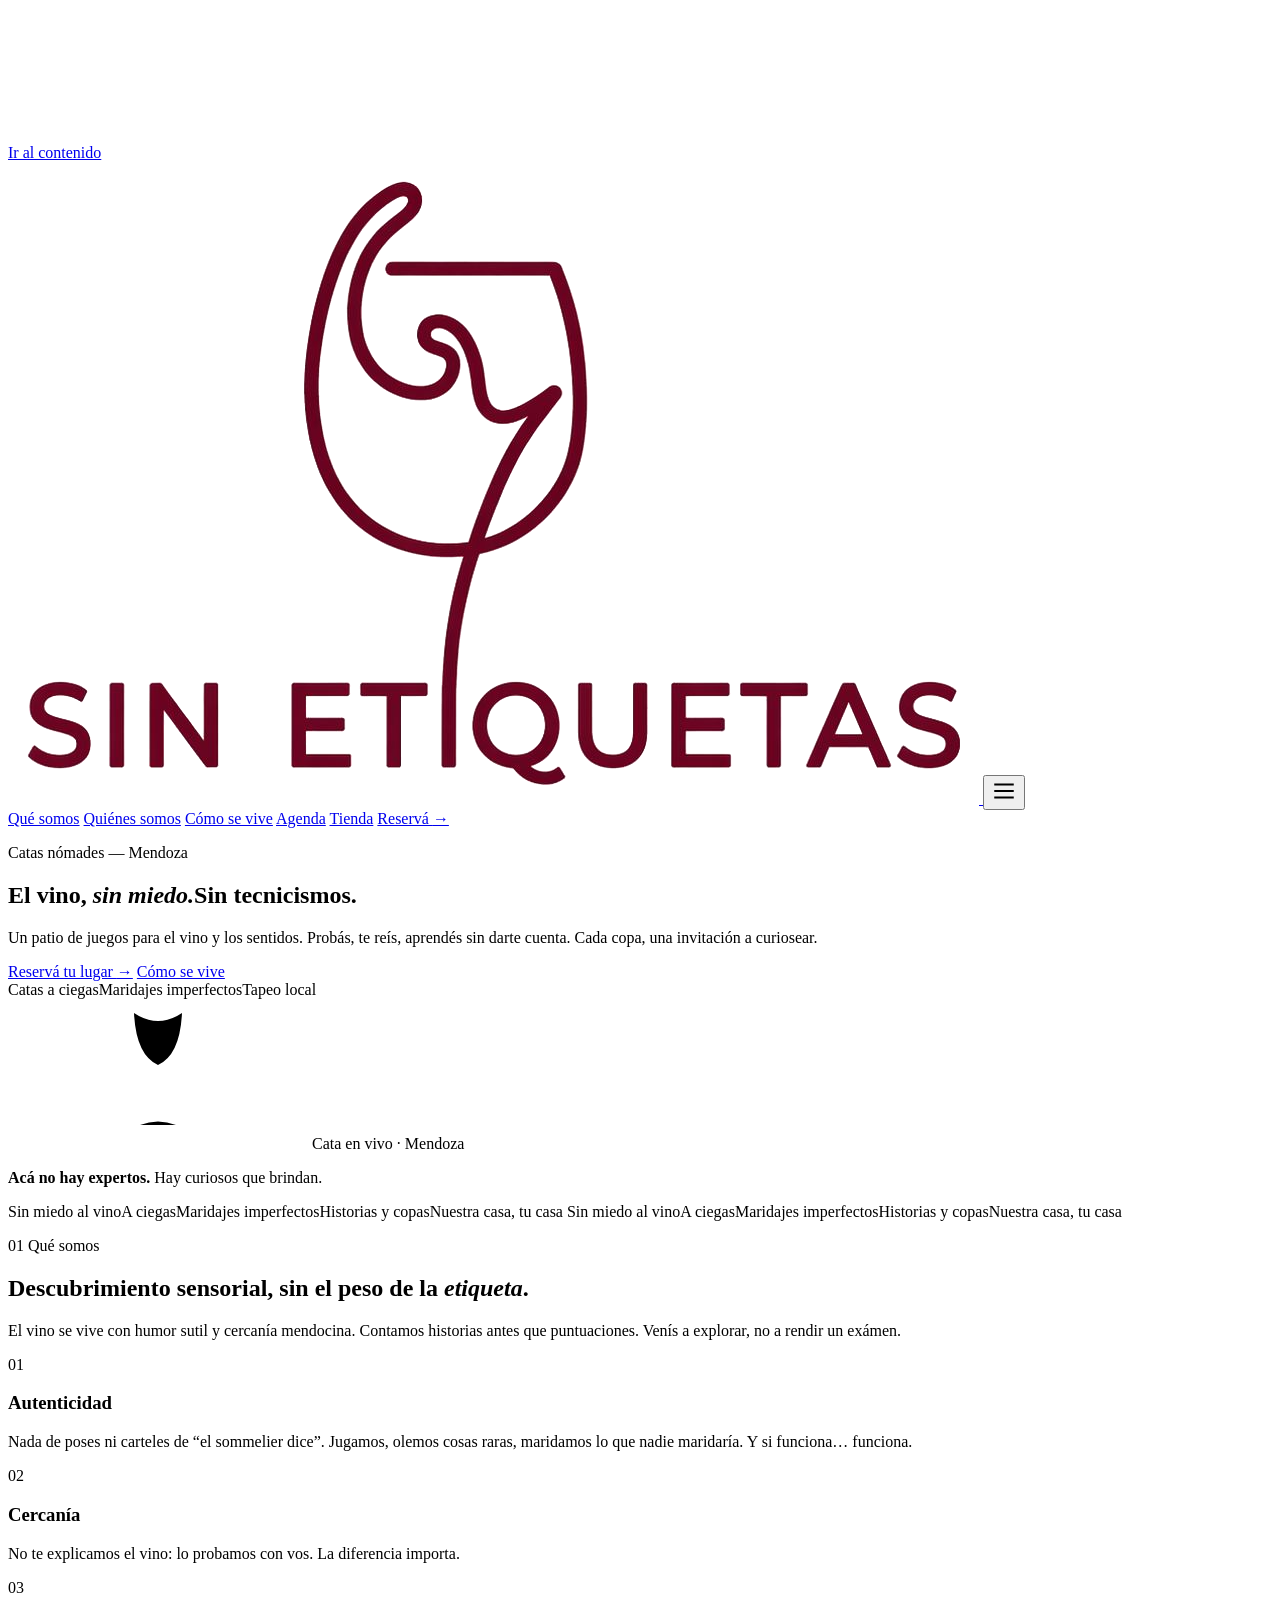
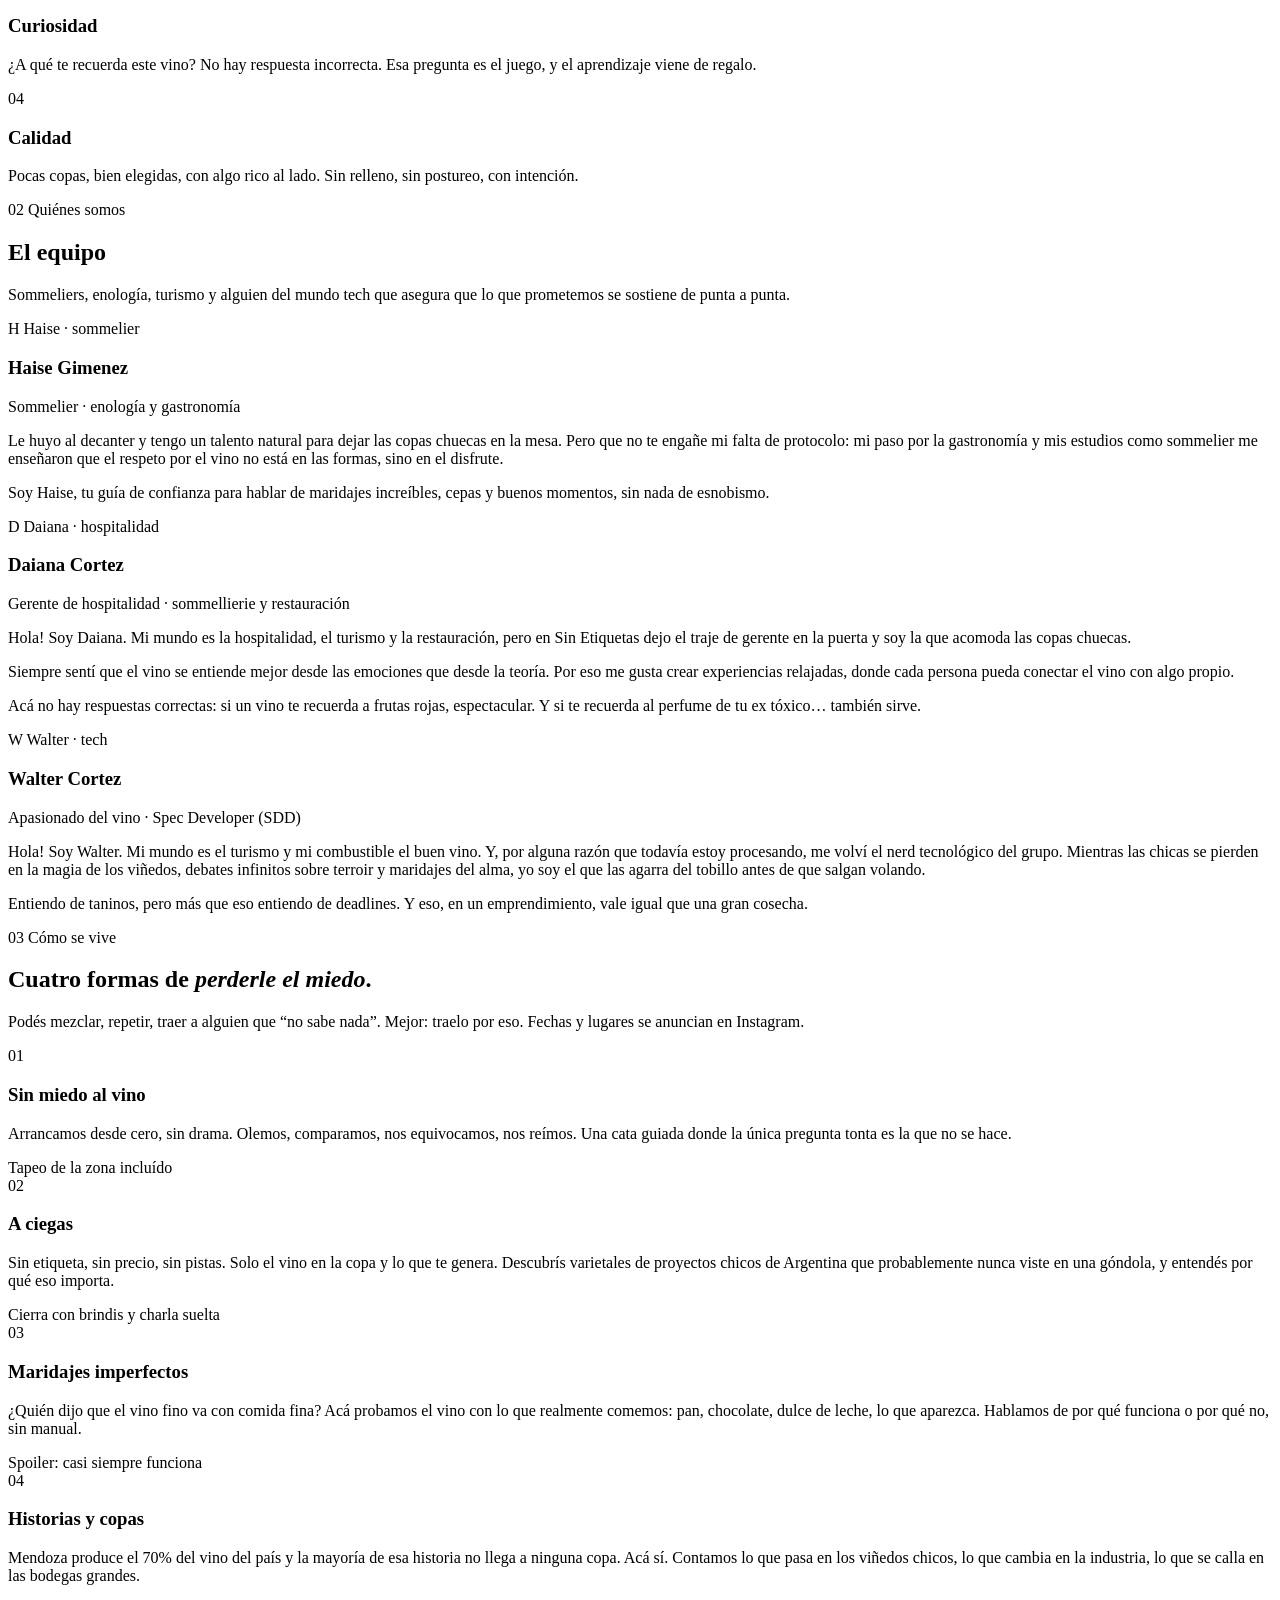
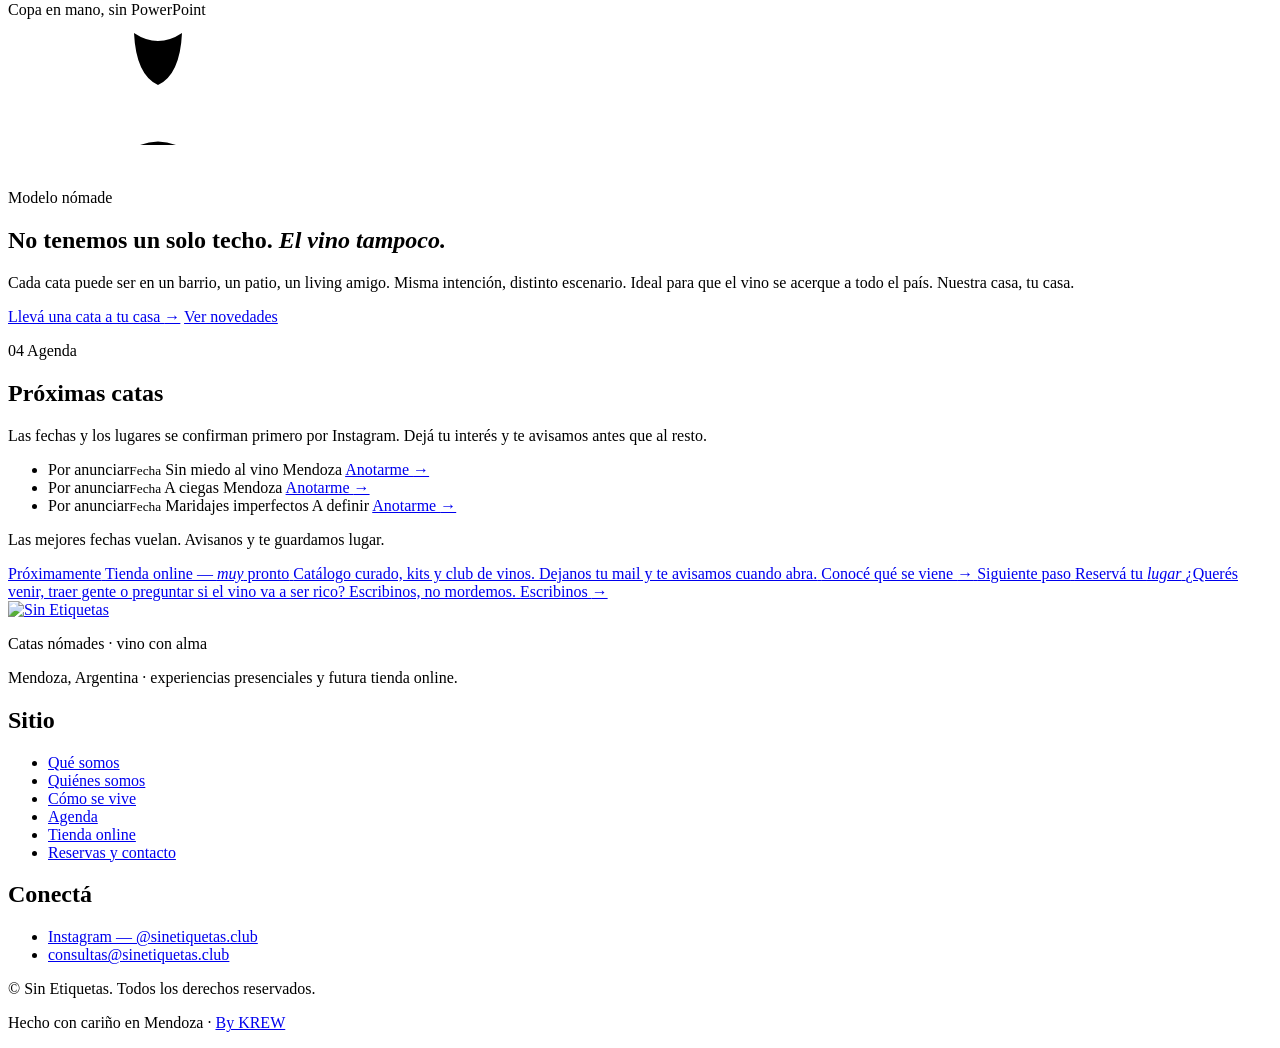
==== commit 3f38bd79: "Arreglos Arreglos" ====
--- a/site/index.html
+++ b/site/index.html
@@ -145,7 +145,7 @@
         <header class="sec-head reveal">
           <p class="sec-tag"><span>01</span> Qué somos</p>
           <h2 class="sec-title" id="propuesta-title">Descubrimiento sensorial, sin el peso de la <em>etiqueta</em>.</h2>
-          <p class="sec-lead">El vino se vive con humor sutil y cercanía mendocina. Contamos historias antes que puntuaciones. Venís a explorar, no a rendir un examen.</p>
+          <p class="sec-lead">El vino se vive con humor sutil y cercanía mendocina. Contamos historias antes que puntuaciones. Venís a explorar, no a rendir un exámen.</p>
         </header>
 
         <div class="values reveal">
@@ -237,7 +237,7 @@
             <div class="exp__main">
               <h3 class="exp__title">Sin miedo al vino</h3>
               <p class="exp__body">Arrancamos desde cero, sin drama. Olemos, comparamos, nos equivocamos, nos reímos. Una cata guiada donde la única pregunta tonta es la que no se hace.</p>
-              <span class="exp__meta">Tapeo de la zona incluido</span>
+              <span class="exp__meta">Tapeo de la zona incluído</span>
             </div>
           </article>
           <article class="exp reveal">
